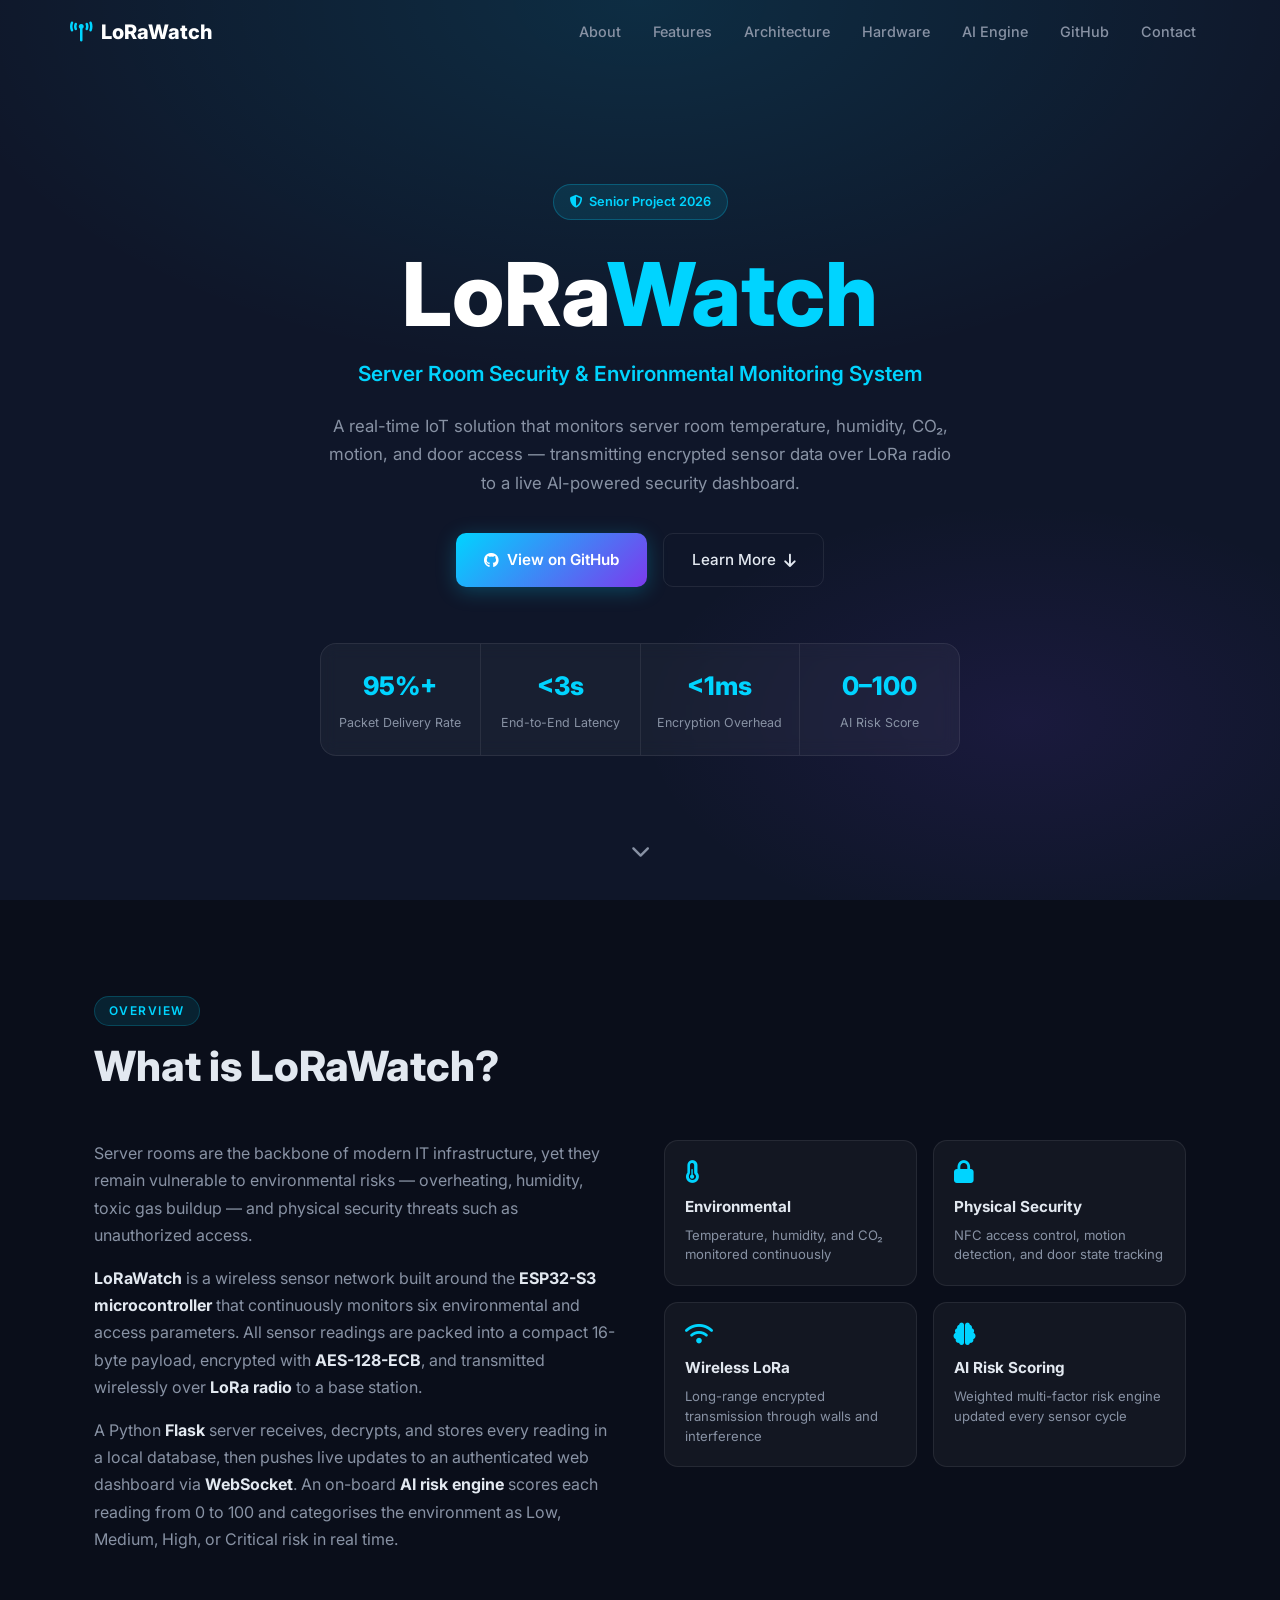
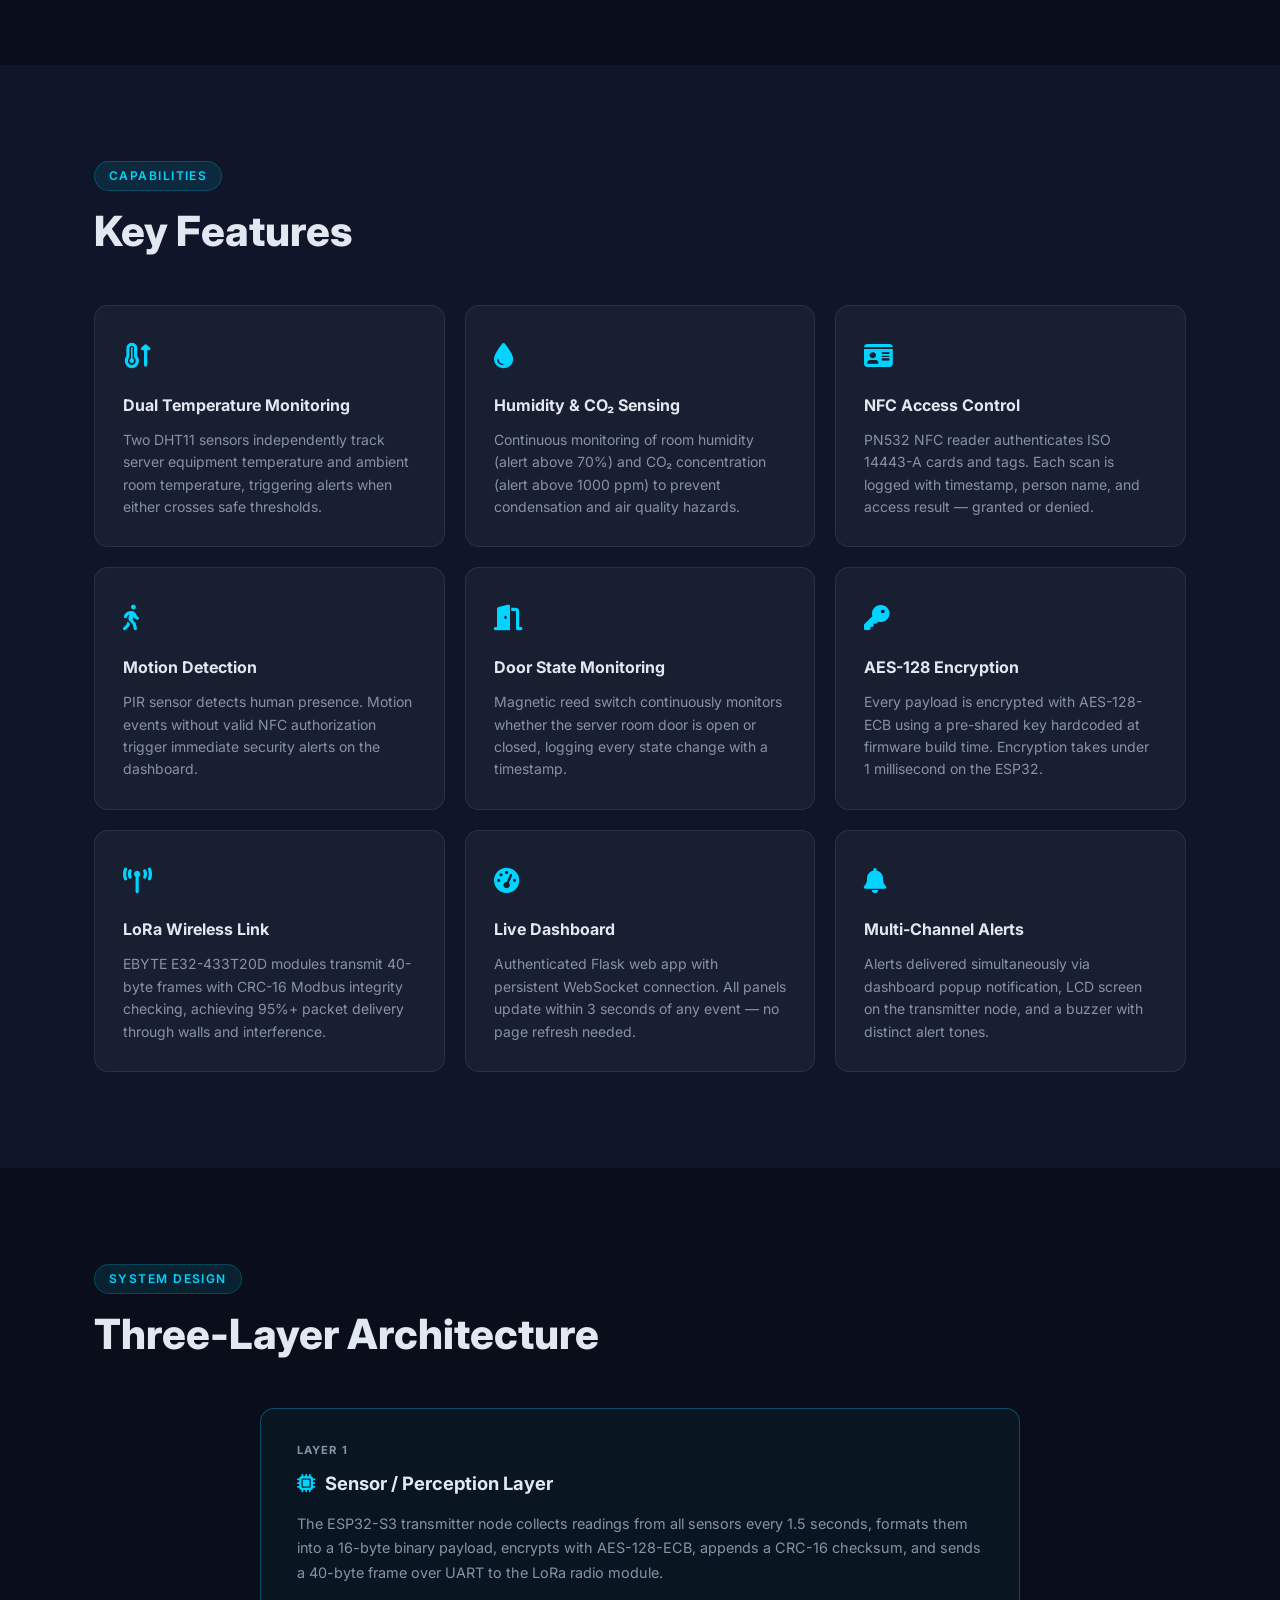
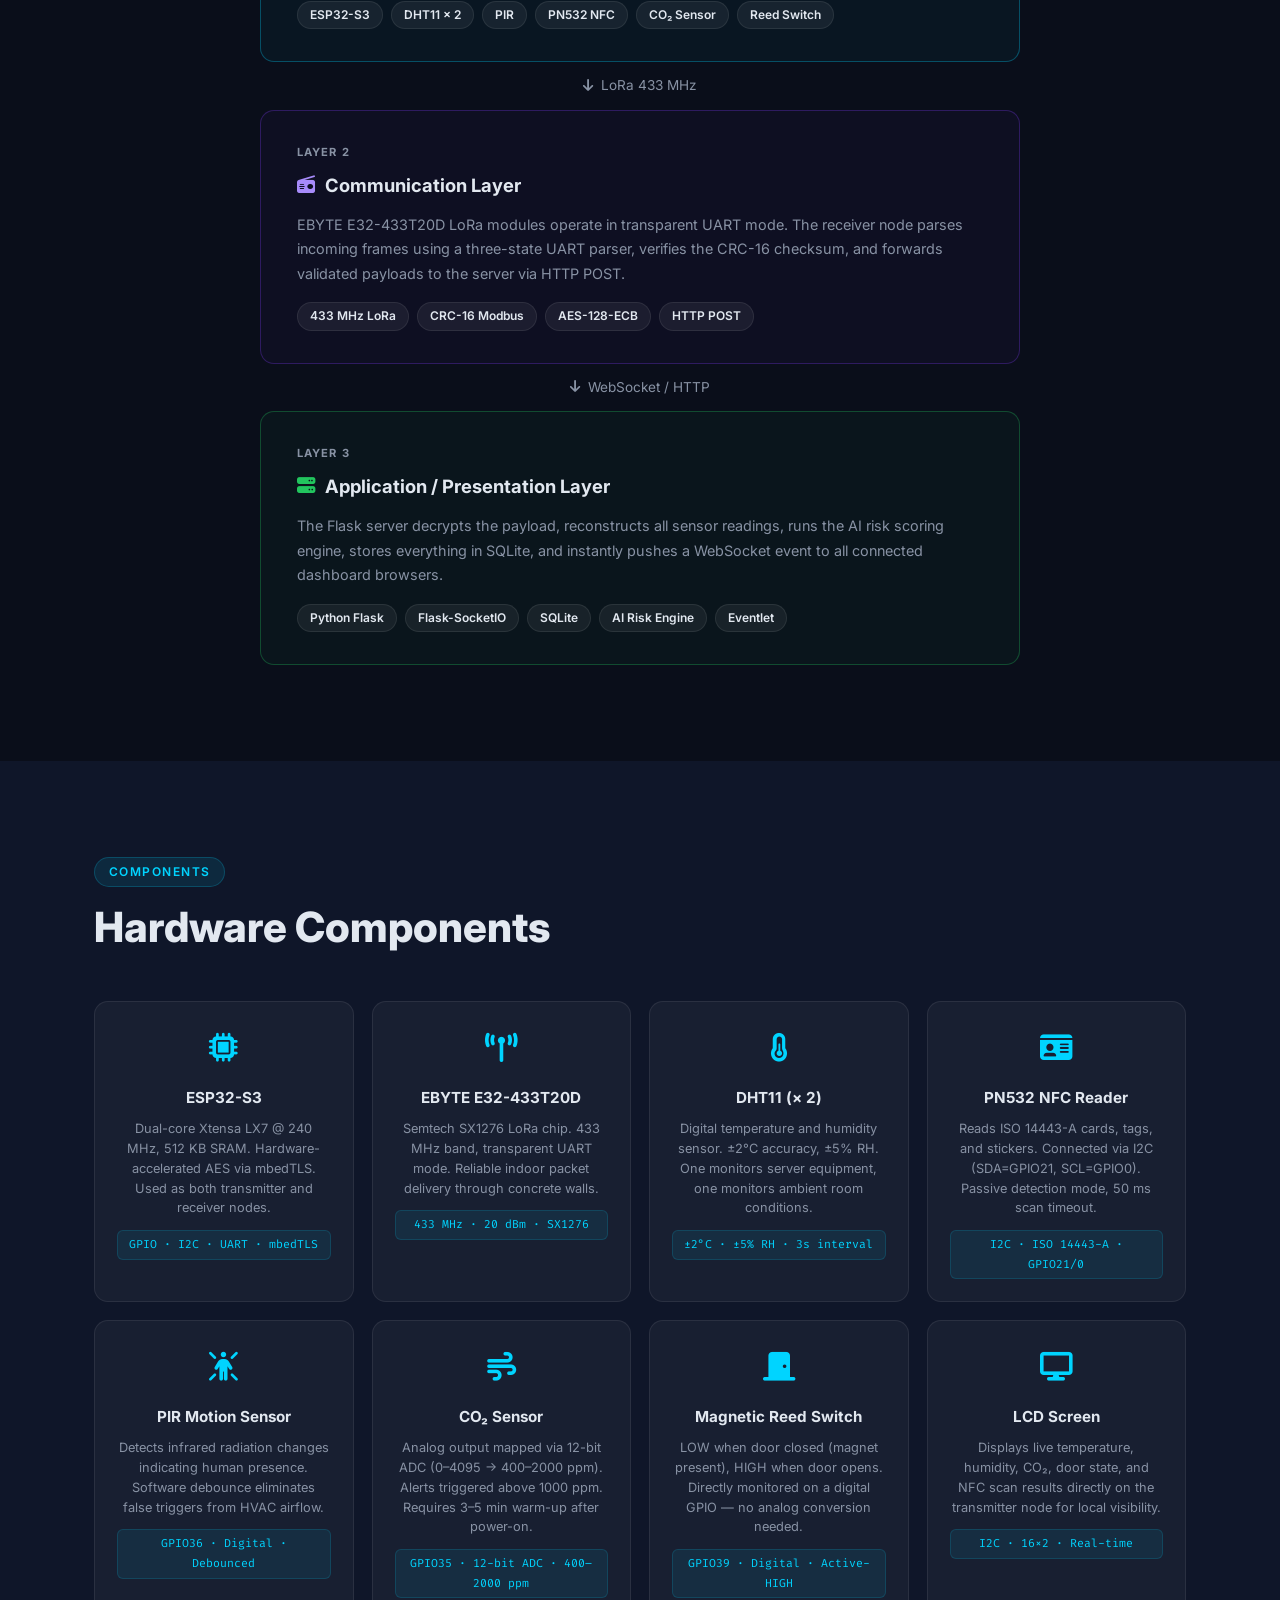
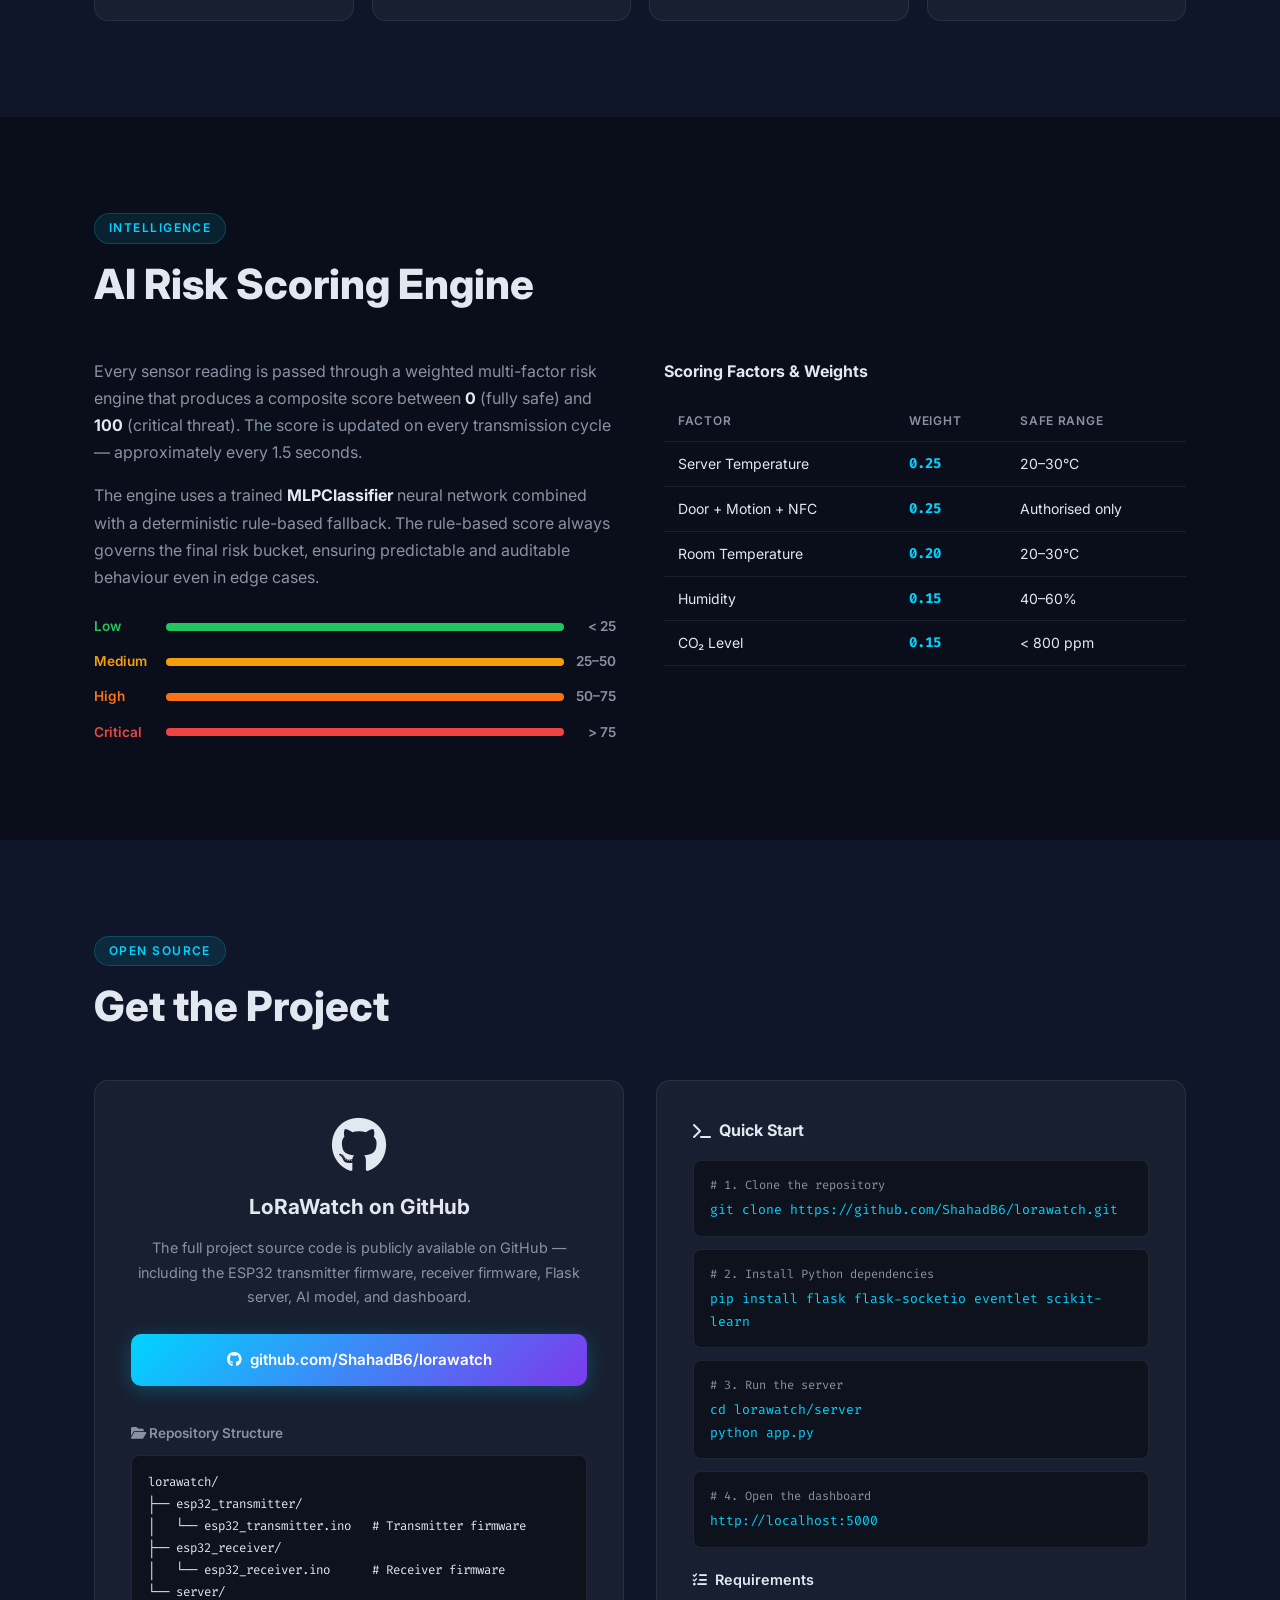
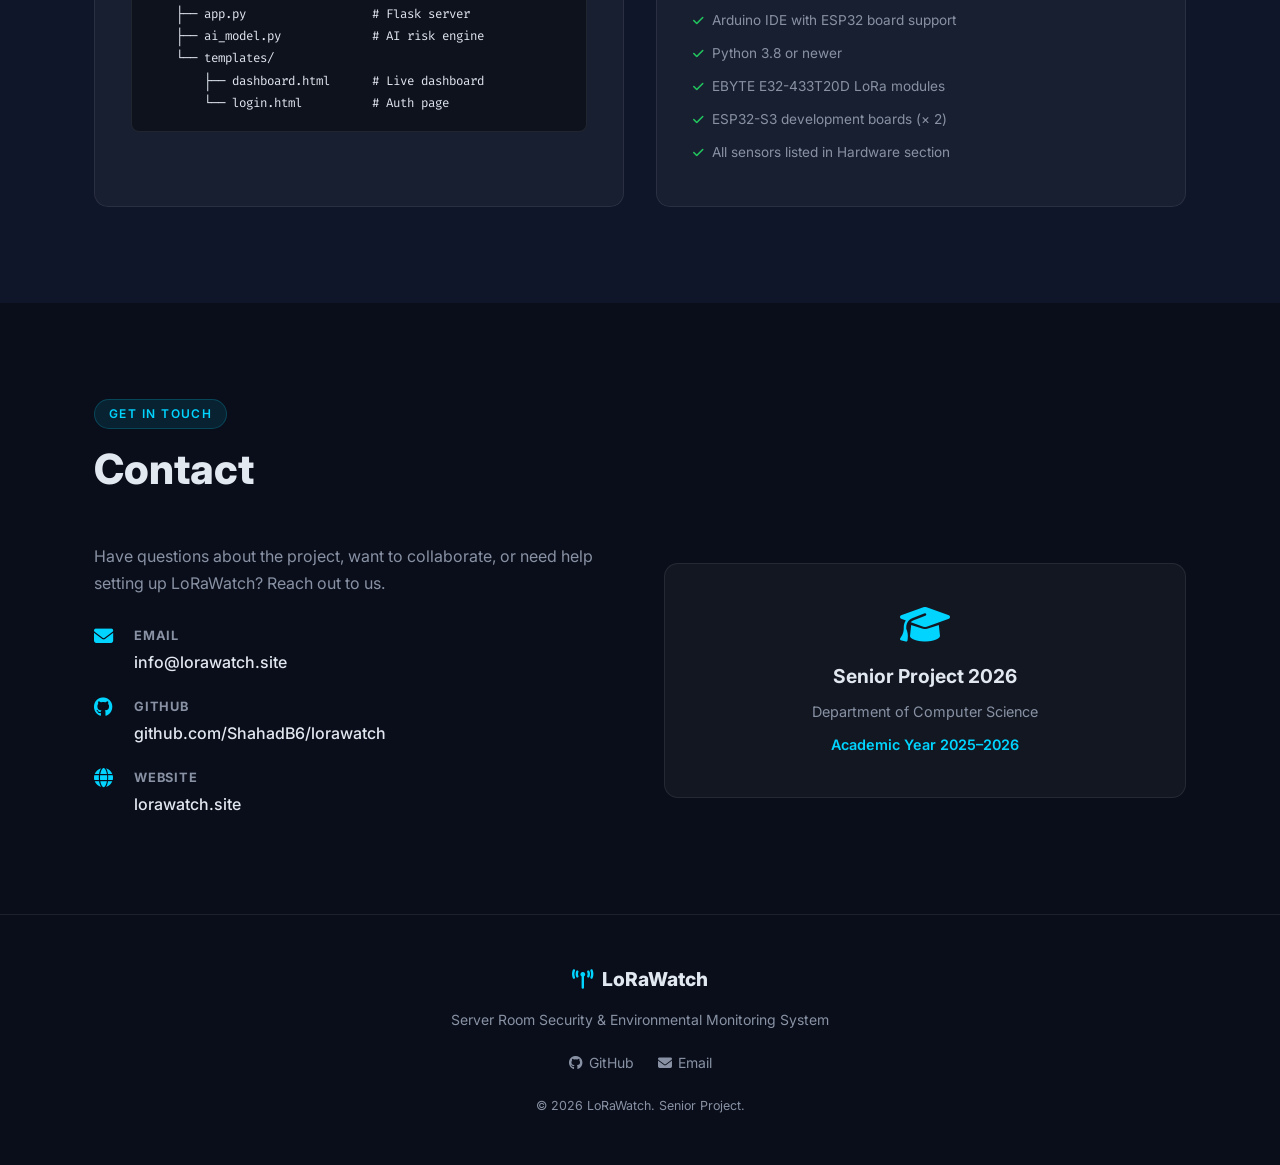
==== index.html @ 9251a9b3 "Initial website and project code" ====
<!DOCTYPE html>
<html lang="en">
<head>
  <meta charset="UTF-8" />
  <meta name="viewport" content="width=device-width, initial-scale=1.0" />
  <title>LoRaWatch — Server Room Monitoring System</title>
  <link rel="stylesheet" href="style.css" />
  <link rel="stylesheet" href="https://cdnjs.cloudflare.com/ajax/libs/font-awesome/6.5.0/css/all.min.css" />
  <link href="https://fonts.googleapis.com/css2?family=Inter:wght@300;400;500;600;700;800&family=Fira+Code:wght@400;500&display=swap" rel="stylesheet" />
</head>
<body>

  <!-- ── NAV ── -->
  <nav id="navbar">
    <div class="nav-inner">
      <a class="logo" href="#hero">
        <i class="fa-solid fa-tower-broadcast"></i> LoRaWatch
      </a>
      <ul class="nav-links">
        <li><a href="#about">About</a></li>
        <li><a href="#features">Features</a></li>
        <li><a href="#architecture">Architecture</a></li>
        <li><a href="#hardware">Hardware</a></li>
        <li><a href="#ai">AI Engine</a></li>
        <li><a href="#github">GitHub</a></li>
        <li><a href="#contact">Contact</a></li>
      </ul>
      <button class="hamburger" id="hamburger" aria-label="Menu">
        <span></span><span></span><span></span>
      </button>
    </div>
  </nav>

  <!-- ── HERO ── -->
  <section id="hero">
    <div class="hero-bg"></div>
    <div class="hero-content">
      <div class="badge"><i class="fa-solid fa-shield-halved"></i> Senior Project 2026</div>
      <h1>LoRa<span class="accent">Watch</span></h1>
      <p class="hero-sub">Server Room Security &amp; Environmental Monitoring System</p>
      <p class="hero-desc">
        A real-time IoT solution that monitors server room temperature, humidity, CO₂,
        motion, and door access — transmitting encrypted sensor data over LoRa radio
        to a live AI-powered security dashboard.
      </p>
      <div class="hero-btns">
        <a href="#github" class="btn-primary"><i class="fa-brands fa-github"></i> View on GitHub</a>
        <a href="#about" class="btn-outline">Learn More <i class="fa-solid fa-arrow-down"></i></a>
      </div>
      <div class="hero-stats">
        <div class="stat"><span>95%+</span><small>Packet Delivery Rate</small></div>
        <div class="stat"><span>&lt;3s</span><small>End-to-End Latency</small></div>
        <div class="stat"><span>&lt;1ms</span><small>Encryption Overhead</small></div>
        <div class="stat"><span>0–100</span><small>AI Risk Score</small></div>
      </div>
    </div>
    <div class="scroll-hint"><i class="fa-solid fa-chevron-down"></i></div>
  </section>

  <!-- ── ABOUT ── -->
  <section id="about">
    <div class="container">
      <div class="section-label">Overview</div>
      <h2>What is LoRaWatch?</h2>
      <div class="about-grid">
        <div class="about-text">
          <p>
            Server rooms are the backbone of modern IT infrastructure, yet they remain
            vulnerable to environmental risks — overheating, humidity, toxic gas buildup —
            and physical security threats such as unauthorized access.
          </p>
          <p>
            <strong>LoRaWatch</strong> is a wireless sensor network built around the
            <strong>ESP32-S3 microcontroller</strong> that continuously monitors six
            environmental and access parameters. All sensor readings are packed into a
            compact 16-byte payload, encrypted with <strong>AES-128-ECB</strong>, and
            transmitted wirelessly over <strong>LoRa radio</strong> to a base station.
          </p>
          <p>
            A Python <strong>Flask</strong> server receives, decrypts, and stores every
            reading in a local database, then pushes live updates to an authenticated
            web dashboard via <strong>WebSocket</strong>. An on-board
            <strong>AI risk engine</strong> scores each reading from 0 to 100 and
            categorises the environment as Low, Medium, High, or Critical risk in
            real time.
          </p>
        </div>
        <div class="about-cards">
          <div class="mini-card">
            <i class="fa-solid fa-thermometer-half"></i>
            <h4>Environmental</h4>
            <p>Temperature, humidity, and CO₂ monitored continuously</p>
          </div>
          <div class="mini-card">
            <i class="fa-solid fa-lock"></i>
            <h4>Physical Security</h4>
            <p>NFC access control, motion detection, and door state tracking</p>
          </div>
          <div class="mini-card">
            <i class="fa-solid fa-wifi"></i>
            <h4>Wireless LoRa</h4>
            <p>Long-range encrypted transmission through walls and interference</p>
          </div>
          <div class="mini-card">
            <i class="fa-solid fa-brain"></i>
            <h4>AI Risk Scoring</h4>
            <p>Weighted multi-factor risk engine updated every sensor cycle</p>
          </div>
        </div>
      </div>
    </div>
  </section>

  <!-- ── FEATURES ── -->
  <section id="features">
    <div class="container">
      <div class="section-label">Capabilities</div>
      <h2>Key Features</h2>
      <div class="features-grid">
        <div class="feature-card">
          <div class="ficon"><i class="fa-solid fa-temperature-arrow-up"></i></div>
          <h3>Dual Temperature Monitoring</h3>
          <p>Two DHT11 sensors independently track server equipment temperature and ambient room temperature, triggering alerts when either crosses safe thresholds.</p>
        </div>
        <div class="feature-card">
          <div class="ficon"><i class="fa-solid fa-droplet"></i></div>
          <h3>Humidity &amp; CO₂ Sensing</h3>
          <p>Continuous monitoring of room humidity (alert above 70%) and CO₂ concentration (alert above 1000 ppm) to prevent condensation and air quality hazards.</p>
        </div>
        <div class="feature-card">
          <div class="ficon"><i class="fa-solid fa-id-card"></i></div>
          <h3>NFC Access Control</h3>
          <p>PN532 NFC reader authenticates ISO 14443-A cards and tags. Each scan is logged with timestamp, person name, and access result — granted or denied.</p>
        </div>
        <div class="feature-card">
          <div class="ficon"><i class="fa-solid fa-person-walking"></i></div>
          <h3>Motion Detection</h3>
          <p>PIR sensor detects human presence. Motion events without valid NFC authorization trigger immediate security alerts on the dashboard.</p>
        </div>
        <div class="feature-card">
          <div class="ficon"><i class="fa-solid fa-door-open"></i></div>
          <h3>Door State Monitoring</h3>
          <p>Magnetic reed switch continuously monitors whether the server room door is open or closed, logging every state change with a timestamp.</p>
        </div>
        <div class="feature-card">
          <div class="ficon"><i class="fa-solid fa-key"></i></div>
          <h3>AES-128 Encryption</h3>
          <p>Every payload is encrypted with AES-128-ECB using a pre-shared key hardcoded at firmware build time. Encryption takes under 1 millisecond on the ESP32.</p>
        </div>
        <div class="feature-card">
          <div class="ficon"><i class="fa-solid fa-tower-broadcast"></i></div>
          <h3>LoRa Wireless Link</h3>
          <p>EBYTE E32-433T20D modules transmit 40-byte frames with CRC-16 Modbus integrity checking, achieving 95%+ packet delivery through walls and interference.</p>
        </div>
        <div class="feature-card">
          <div class="ficon"><i class="fa-solid fa-gauge-high"></i></div>
          <h3>Live Dashboard</h3>
          <p>Authenticated Flask web app with persistent WebSocket connection. All panels update within 3 seconds of any event — no page refresh needed.</p>
        </div>
        <div class="feature-card">
          <div class="ficon"><i class="fa-solid fa-bell"></i></div>
          <h3>Multi-Channel Alerts</h3>
          <p>Alerts delivered simultaneously via dashboard popup notification, LCD screen on the transmitter node, and a buzzer with distinct alert tones.</p>
        </div>
      </div>
    </div>
  </section>

  <!-- ── ARCHITECTURE ── -->
  <section id="architecture">
    <div class="container">
      <div class="section-label">System Design</div>
      <h2>Three-Layer Architecture</h2>
      <div class="arch-wrapper">
        <div class="arch-layer layer1">
          <div class="layer-num">Layer 1</div>
          <h3><i class="fa-solid fa-microchip"></i> Sensor / Perception Layer</h3>
          <p>The ESP32-S3 transmitter node collects readings from all sensors every 1.5 seconds, formats them into a 16-byte binary payload, encrypts with AES-128-ECB, appends a CRC-16 checksum, and sends a 40-byte frame over UART to the LoRa radio module.</p>
          <div class="layer-tags">
            <span>ESP32-S3</span><span>DHT11 × 2</span><span>PIR</span>
            <span>PN532 NFC</span><span>CO₂ Sensor</span><span>Reed Switch</span>
          </div>
        </div>
        <div class="arch-arrow"><i class="fa-solid fa-arrow-down"></i> LoRa 433 MHz</div>
        <div class="arch-layer layer2">
          <div class="layer-num">Layer 2</div>
          <h3><i class="fa-solid fa-radio"></i> Communication Layer</h3>
          <p>EBYTE E32-433T20D LoRa modules operate in transparent UART mode. The receiver node parses incoming frames using a three-state UART parser, verifies the CRC-16 checksum, and forwards validated payloads to the server via HTTP POST.</p>
          <div class="layer-tags">
            <span>433 MHz LoRa</span><span>CRC-16 Modbus</span>
            <span>AES-128-ECB</span><span>HTTP POST</span>
          </div>
        </div>
        <div class="arch-arrow"><i class="fa-solid fa-arrow-down"></i> WebSocket / HTTP</div>
        <div class="arch-layer layer3">
          <div class="layer-num">Layer 3</div>
          <h3><i class="fa-solid fa-server"></i> Application / Presentation Layer</h3>
          <p>The Flask server decrypts the payload, reconstructs all sensor readings, runs the AI risk scoring engine, stores everything in SQLite, and instantly pushes a WebSocket event to all connected dashboard browsers.</p>
          <div class="layer-tags">
            <span>Python Flask</span><span>Flask-SocketIO</span><span>SQLite</span>
            <span>AI Risk Engine</span><span>Eventlet</span>
          </div>
        </div>
      </div>
    </div>
  </section>

  <!-- ── HARDWARE ── -->
  <section id="hardware">
    <div class="container">
      <div class="section-label">Components</div>
      <h2>Hardware Components</h2>
      <div class="hw-grid">
        <div class="hw-card">
          <div class="hw-icon"><i class="fa-solid fa-microchip"></i></div>
          <h3>ESP32-S3</h3>
          <p>Dual-core Xtensa LX7 @ 240 MHz, 512 KB SRAM. Hardware-accelerated AES via mbedTLS. Used as both transmitter and receiver nodes.</p>
          <div class="hw-spec">GPIO · I2C · UART · mbedTLS</div>
        </div>
        <div class="hw-card">
          <div class="hw-icon"><i class="fa-solid fa-tower-broadcast"></i></div>
          <h3>EBYTE E32-433T20D</h3>
          <p>Semtech SX1276 LoRa chip. 433 MHz band, transparent UART mode. Reliable indoor packet delivery through concrete walls.</p>
          <div class="hw-spec">433 MHz · 20 dBm · SX1276</div>
        </div>
        <div class="hw-card">
          <div class="hw-icon"><i class="fa-solid fa-temperature-half"></i></div>
          <h3>DHT11 (× 2)</h3>
          <p>Digital temperature and humidity sensor. ±2°C accuracy, ±5% RH. One monitors server equipment, one monitors ambient room conditions.</p>
          <div class="hw-spec">±2°C · ±5% RH · 3s interval</div>
        </div>
        <div class="hw-card">
          <div class="hw-icon"><i class="fa-solid fa-id-card"></i></div>
          <h3>PN532 NFC Reader</h3>
          <p>Reads ISO 14443-A cards, tags, and stickers. Connected via I2C (SDA=GPIO21, SCL=GPIO0). Passive detection mode, 50 ms scan timeout.</p>
          <div class="hw-spec">I2C · ISO 14443-A · GPIO21/0</div>
        </div>
        <div class="hw-card">
          <div class="hw-icon"><i class="fa-solid fa-person-rays"></i></div>
          <h3>PIR Motion Sensor</h3>
          <p>Detects infrared radiation changes indicating human presence. Software debounce eliminates false triggers from HVAC airflow.</p>
          <div class="hw-spec">GPIO36 · Digital · Debounced</div>
        </div>
        <div class="hw-card">
          <div class="hw-icon"><i class="fa-solid fa-wind"></i></div>
          <h3>CO₂ Sensor</h3>
          <p>Analog output mapped via 12-bit ADC (0–4095 → 400–2000 ppm). Alerts triggered above 1000 ppm. Requires 3–5 min warm-up after power-on.</p>
          <div class="hw-spec">GPIO35 · 12-bit ADC · 400–2000 ppm</div>
        </div>
        <div class="hw-card">
          <div class="hw-icon"><i class="fa-solid fa-door-closed"></i></div>
          <h3>Magnetic Reed Switch</h3>
          <p>LOW when door closed (magnet present), HIGH when door opens. Directly monitored on a digital GPIO — no analog conversion needed.</p>
          <div class="hw-spec">GPIO39 · Digital · Active-HIGH</div>
        </div>
        <div class="hw-card">
          <div class="hw-icon"><i class="fa-solid fa-display"></i></div>
          <h3>LCD Screen</h3>
          <p>Displays live temperature, humidity, CO₂, door state, and NFC scan results directly on the transmitter node for local visibility.</p>
          <div class="hw-spec">I2C · 16×2 · Real-time</div>
        </div>
      </div>
    </div>
  </section>

  <!-- ── AI ENGINE ── -->
  <section id="ai">
    <div class="container">
      <div class="section-label">Intelligence</div>
      <h2>AI Risk Scoring Engine</h2>
      <div class="ai-wrapper">
        <div class="ai-text">
          <p>
            Every sensor reading is passed through a weighted multi-factor risk engine
            that produces a composite score between <strong>0</strong> (fully safe) and
            <strong>100</strong> (critical threat). The score is updated on every
            transmission cycle — approximately every 1.5 seconds.
          </p>
          <p>
            The engine uses a trained <strong>MLPClassifier</strong> neural network
            combined with a deterministic rule-based fallback. The rule-based score
            always governs the final risk bucket, ensuring predictable and auditable
            behaviour even in edge cases.
          </p>
          <div class="risk-levels">
            <div class="risk-bar low"><span>Low</span><div class="bar"></div><span>&lt; 25</span></div>
            <div class="risk-bar medium"><span>Medium</span><div class="bar"></div><span>25–50</span></div>
            <div class="risk-bar high"><span>High</span><div class="bar"></div><span>50–75</span></div>
            <div class="risk-bar critical"><span>Critical</span><div class="bar"></div><span>&gt; 75</span></div>
          </div>
        </div>
        <div class="ai-factors">
          <h4>Scoring Factors &amp; Weights</h4>
          <table class="factor-table">
            <thead>
              <tr><th>Factor</th><th>Weight</th><th>Safe Range</th></tr>
            </thead>
            <tbody>
              <tr><td>Server Temperature</td><td>0.25</td><td>20–30°C</td></tr>
              <tr><td>Door + Motion + NFC</td><td>0.25</td><td>Authorised only</td></tr>
              <tr><td>Room Temperature</td><td>0.20</td><td>20–30°C</td></tr>
              <tr><td>Humidity</td><td>0.15</td><td>40–60%</td></tr>
              <tr><td>CO₂ Level</td><td>0.15</td><td>&lt; 800 ppm</td></tr>
            </tbody>
          </table>
        </div>
      </div>
    </div>
  </section>

  <!-- ── GITHUB ── -->
  <section id="github">
    <div class="container">
      <div class="section-label">Open Source</div>
      <h2>Get the Project</h2>
      <div class="github-wrapper">
        <div class="github-card">
          <i class="fa-brands fa-github github-big-icon"></i>
          <h3>LoRaWatch on GitHub</h3>
          <p>The full project source code is publicly available on GitHub — including the ESP32 transmitter firmware, receiver firmware, Flask server, AI model, and dashboard.</p>
          <a href="https://github.com/ShahadB6/lorawatch" target="_blank" class="btn-primary github-btn">
            <i class="fa-brands fa-github"></i> github.com/ShahadB6/lorawatch
          </a>
          <div class="repo-structure">
            <h4><i class="fa-solid fa-folder-open"></i> Repository Structure</h4>
            <pre><code>lorawatch/
├── esp32_transmitter/
│   └── esp32_transmitter.ino   # Transmitter firmware
├── esp32_receiver/
│   └── esp32_receiver.ino      # Receiver firmware
└── server/
    ├── app.py                  # Flask server
    ├── ai_model.py             # AI risk engine
    └── templates/
        ├── dashboard.html      # Live dashboard
        └── login.html          # Auth page</code></pre>
          </div>
        </div>
        <div class="clone-card">
          <h4><i class="fa-solid fa-terminal"></i> Quick Start</h4>
          <div class="code-block">
            <p class="code-comment"># 1. Clone the repository</p>
            <code>git clone https://github.com/ShahadB6/lorawatch.git</code>
          </div>
          <div class="code-block">
            <p class="code-comment"># 2. Install Python dependencies</p>
            <code>pip install flask flask-socketio eventlet scikit-learn</code>
          </div>
          <div class="code-block">
            <p class="code-comment"># 3. Run the server</p>
            <code>cd lorawatch/server<br/>python app.py</code>
          </div>
          <div class="code-block">
            <p class="code-comment"># 4. Open the dashboard</p>
            <code>http://localhost:5000</code>
          </div>
          <div class="requirements">
            <h4><i class="fa-solid fa-list-check"></i> Requirements</h4>
            <ul>
              <li><i class="fa-solid fa-check"></i> Arduino IDE with ESP32 board support</li>
              <li><i class="fa-solid fa-check"></i> Python 3.8 or newer</li>
              <li><i class="fa-solid fa-check"></i> EBYTE E32-433T20D LoRa modules</li>
              <li><i class="fa-solid fa-check"></i> ESP32-S3 development boards (× 2)</li>
              <li><i class="fa-solid fa-check"></i> All sensors listed in Hardware section</li>
            </ul>
          </div>
        </div>
      </div>
    </div>
  </section>

  <!-- ── CONTACT ── -->
  <section id="contact">
    <div class="container">
      <div class="section-label">Get in Touch</div>
      <h2>Contact</h2>
      <div class="contact-wrapper">
        <div class="contact-info">
          <p>Have questions about the project, want to collaborate, or need help setting up LoRaWatch? Reach out to us.</p>
          <div class="contact-items">
            <div class="contact-item">
              <i class="fa-solid fa-envelope"></i>
              <div>
                <strong>Email</strong>
                <a href="mailto:info@lorawatch.site">info@lorawatch.site</a>
              </div>
            </div>
            <div class="contact-item">
              <i class="fa-brands fa-github"></i>
              <div>
                <strong>GitHub</strong>
                <a href="https://github.com/ShahadB6/lorawatch" target="_blank">github.com/ShahadB6/lorawatch</a>
              </div>
            </div>
            <div class="contact-item">
              <i class="fa-solid fa-globe"></i>
              <div>
                <strong>Website</strong>
                <a href="https://lorawatch.site">lorawatch.site</a>
              </div>
            </div>
          </div>
        </div>
        <div class="contact-badge">
          <i class="fa-solid fa-graduation-cap"></i>
          <h3>Senior Project 2026</h3>
          <p>Department of Computer Science</p>
          <p class="contact-year">Academic Year 2025–2026</p>
        </div>
      </div>
    </div>
  </section>

  <!-- ── FOOTER ── -->
  <footer>
    <div class="container footer-inner">
      <div class="footer-logo">
        <i class="fa-solid fa-tower-broadcast"></i> LoRaWatch
      </div>
      <p>Server Room Security &amp; Environmental Monitoring System</p>
      <div class="footer-links">
        <a href="https://github.com/ShahadB6/lorawatch" target="_blank"><i class="fa-brands fa-github"></i> GitHub</a>
        <a href="mailto:info@lorawatch.site"><i class="fa-solid fa-envelope"></i> Email</a>
      </div>
      <p class="footer-copy">&copy; 2026 LoRaWatch. Senior Project.</p>
    </div>
  </footer>

  <script>
    // Navbar scroll effect
    window.addEventListener('scroll', () => {
      document.getElementById('navbar').classList.toggle('scrolled', window.scrollY > 50);
    });

    // Hamburger menu
    document.getElementById('hamburger').addEventListener('click', () => {
      document.querySelector('.nav-links').classList.toggle('open');
    });

    // Close menu on link click
    document.querySelectorAll('.nav-links a').forEach(link => {
      link.addEventListener('click', () => {
        document.querySelector('.nav-links').classList.remove('open');
      });
    });

    // Smooth reveal on scroll
    const observer = new IntersectionObserver((entries) => {
      entries.forEach(e => { if (e.isIntersecting) e.target.classList.add('visible'); });
    }, { threshold: 0.1 });

    document.querySelectorAll('section, .feature-card, .hw-card, .mini-card, .arch-layer').forEach(el => {
      el.classList.add('fade-in');
      observer.observe(el);
    });
  </script>
</body>
</html>
---- style.css ----
/* ── Reset & Base ── */
*, *::before, *::after { box-sizing: border-box; margin: 0; padding: 0; }

:root {
  --bg:        #0a0e1a;
  --bg2:       #0f1629;
  --bg3:       #141d35;
  --accent:    #00d4ff;
  --accent2:   #7c3aed;
  --green:     #22c55e;
  --yellow:    #f59e0b;
  --red:       #ef4444;
  --text:      #e2e8f0;
  --muted:     #8892a4;
  --border:    rgba(255,255,255,0.08);
  --card-bg:   rgba(255,255,255,0.04);
  --radius:    14px;
  --shadow:    0 4px 32px rgba(0,0,0,0.4);
}

html { scroll-behavior: smooth; }

body {
  font-family: 'Inter', sans-serif;
  background: var(--bg);
  color: var(--text);
  line-height: 1.7;
  overflow-x: hidden;
}

a { color: var(--accent); text-decoration: none; transition: opacity .2s; }
a:hover { opacity: .8; }

img { max-width: 100%; }

.container { max-width: 1140px; margin: 0 auto; padding: 0 24px; }

/* ── Scroll animations ── */
.fade-in { opacity: 0; transform: translateY(28px); transition: opacity .6s ease, transform .6s ease; }
.fade-in.visible { opacity: 1; transform: none; }

/* ── Section shared ── */
section { padding: 96px 0; }
section:nth-child(even) { background: var(--bg2); }

.section-label {
  display: inline-block;
  font-size: .75rem;
  font-weight: 600;
  letter-spacing: .12em;
  text-transform: uppercase;
  color: var(--accent);
  background: rgba(0,212,255,.1);
  border: 1px solid rgba(0,212,255,.2);
  padding: 4px 14px;
  border-radius: 99px;
  margin-bottom: 16px;
}

h2 {
  font-size: clamp(1.8rem, 4vw, 2.6rem);
  font-weight: 800;
  margin-bottom: 48px;
  line-height: 1.2;
}

/* ── Buttons ── */
.btn-primary {
  display: inline-flex;
  align-items: center;
  gap: 8px;
  background: linear-gradient(135deg, var(--accent), var(--accent2));
  color: #fff;
  padding: 13px 28px;
  border-radius: 10px;
  font-weight: 600;
  font-size: .95rem;
  transition: transform .2s, box-shadow .2s;
  box-shadow: 0 4px 20px rgba(0,212,255,.25);
}
.btn-primary:hover { transform: translateY(-2px); box-shadow: 0 8px 28px rgba(0,212,255,.35); opacity: 1; }

.btn-outline {
  display: inline-flex;
  align-items: center;
  gap: 8px;
  color: var(--text);
  border: 1px solid var(--border);
  padding: 13px 28px;
  border-radius: 10px;
  font-weight: 500;
  font-size: .95rem;
  transition: border-color .2s, background .2s;
}
.btn-outline:hover { border-color: var(--accent); background: rgba(0,212,255,.06); opacity: 1; }

/* ── NAVBAR ── */
#navbar {
  position: fixed; top: 0; left: 0; right: 0; z-index: 100;
  transition: background .3s, box-shadow .3s;
  padding: 0 24px;
}
#navbar.scrolled {
  background: rgba(10,14,26,.92);
  backdrop-filter: blur(12px);
  box-shadow: 0 2px 24px rgba(0,0,0,.4);
}
.nav-inner {
  max-width: 1140px; margin: 0 auto;
  display: flex; align-items: center; justify-content: space-between;
  height: 64px;
}
.logo {
  font-size: 1.25rem; font-weight: 800;
  color: #fff; display: flex; align-items: center; gap: 8px;
}
.logo i { color: var(--accent); }
.nav-links { list-style: none; display: flex; gap: 4px; }
.nav-links a {
  color: var(--muted);
  padding: 6px 14px; border-radius: 8px;
  font-size: .9rem; font-weight: 500;
  transition: color .2s, background .2s;
}
.nav-links a:hover { color: #fff; background: rgba(255,255,255,.06); }

.hamburger {
  display: none; flex-direction: column; gap: 5px;
  background: none; border: none; cursor: pointer; padding: 4px;
}
.hamburger span { display: block; width: 22px; height: 2px; background: var(--text); border-radius: 2px; transition: .3s; }

/* ── HERO ── */
#hero {
  min-height: 100vh;
  display: flex; align-items: center; justify-content: center;
  text-align: center;
  position: relative;
  padding: 120px 24px 80px;
}
.hero-bg {
  position: absolute; inset: 0;
  background:
    radial-gradient(ellipse 80% 60% at 50% 0%, rgba(0,212,255,.12) 0%, transparent 70%),
    radial-gradient(ellipse 50% 40% at 80% 80%, rgba(124,58,237,.1) 0%, transparent 60%);
  pointer-events: none;
}
.hero-content { position: relative; max-width: 800px; }

.badge {
  display: inline-flex; align-items: center; gap: 6px;
  font-size: .8rem; font-weight: 600;
  color: var(--accent);
  background: rgba(0,212,255,.1);
  border: 1px solid rgba(0,212,255,.25);
  padding: 6px 16px; border-radius: 99px;
  margin-bottom: 28px;
}
h1 {
  font-size: clamp(3rem, 8vw, 5.5rem);
  font-weight: 800; line-height: 1.05;
  color: #fff;
  margin-bottom: 16px;
}
.accent { color: var(--accent); }

.hero-sub {
  font-size: clamp(1rem, 2.5vw, 1.3rem);
  color: var(--accent);
  font-weight: 600;
  margin-bottom: 20px;
}
.hero-desc {
  font-size: 1.05rem; color: var(--muted);
  max-width: 640px; margin: 0 auto 36px;
}
.hero-btns { display: flex; gap: 16px; justify-content: center; flex-wrap: wrap; margin-bottom: 56px; }

.hero-stats {
  display: flex; gap: 0; justify-content: center;
  border: 1px solid var(--border);
  border-radius: 16px;
  overflow: hidden;
  background: var(--card-bg);
  backdrop-filter: blur(8px);
  flex-wrap: wrap;
}
.stat {
  flex: 1; min-width: 120px;
  padding: 20px 16px;
  text-align: center;
  border-right: 1px solid var(--border);
}
.stat:last-child { border-right: none; }
.stat span { display: block; font-size: 1.6rem; font-weight: 800; color: var(--accent); }
.stat small { font-size: .78rem; color: var(--muted); }

.scroll-hint {
  position: absolute; bottom: 32px; left: 50%; transform: translateX(-50%);
  color: var(--muted); font-size: 1.2rem;
  animation: bounce 1.6s infinite;
}
@keyframes bounce { 0%,100%{transform:translateX(-50%) translateY(0)} 50%{transform:translateX(-50%) translateY(8px)} }

/* ── ABOUT ── */
.about-grid { display: grid; grid-template-columns: 1fr 1fr; gap: 48px; align-items: start; }
.about-text p { color: var(--muted); margin-bottom: 16px; }
.about-text strong { color: var(--text); }

.about-cards { display: grid; grid-template-columns: 1fr 1fr; gap: 16px; }
.mini-card {
  background: var(--card-bg);
  border: 1px solid var(--border);
  border-radius: var(--radius);
  padding: 20px;
  transition: border-color .2s;
}
.mini-card:hover { border-color: rgba(0,212,255,.3); }
.mini-card i { font-size: 1.4rem; color: var(--accent); margin-bottom: 10px; display: block; }
.mini-card h4 { font-size: .95rem; font-weight: 700; margin-bottom: 6px; }
.mini-card p { font-size: .82rem; color: var(--muted); line-height: 1.5; }

/* ── FEATURES ── */
.features-grid { display: grid; grid-template-columns: repeat(3, 1fr); gap: 20px; }
.feature-card {
  background: var(--card-bg);
  border: 1px solid var(--border);
  border-radius: var(--radius);
  padding: 28px;
  transition: border-color .3s, transform .3s;
}
.feature-card:hover { border-color: rgba(0,212,255,.3); transform: translateY(-4px); }
.ficon { font-size: 1.6rem; color: var(--accent); margin-bottom: 14px; }
.feature-card h3 { font-size: 1rem; font-weight: 700; margin-bottom: 10px; }
.feature-card p { font-size: .875rem; color: var(--muted); line-height: 1.6; }

/* ── ARCHITECTURE ── */
.arch-wrapper { display: flex; flex-direction: column; align-items: center; gap: 0; }
.arch-layer {
  width: 100%; max-width: 760px;
  border: 1px solid var(--border);
  border-radius: var(--radius);
  padding: 32px 36px;
  position: relative;
  background: var(--card-bg);
}
.layer1 { border-color: rgba(0,212,255,.3); background: rgba(0,212,255,.04); }
.layer2 { border-color: rgba(124,58,237,.3); background: rgba(124,58,237,.04); }
.layer3 { border-color: rgba(34,197,94,.3); background: rgba(34,197,94,.04); }

.layer-num {
  font-size: .7rem; font-weight: 700; text-transform: uppercase; letter-spacing: .1em;
  color: var(--muted); margin-bottom: 8px;
}
.arch-layer h3 { font-size: 1.15rem; font-weight: 700; margin-bottom: 12px; display: flex; align-items: center; gap: 10px; }
.layer1 h3 i { color: var(--accent); }
.layer2 h3 i { color: #a78bfa; }
.layer3 h3 i { color: var(--green); }
.arch-layer p { color: var(--muted); font-size: .9rem; margin-bottom: 16px; }
.layer-tags { display: flex; flex-wrap: wrap; gap: 8px; }
.layer-tags span {
  font-size: .75rem; font-weight: 600;
  background: rgba(255,255,255,.06); border: 1px solid var(--border);
  padding: 3px 12px; border-radius: 99px; color: var(--text);
}
.arch-arrow {
  padding: 12px 0;
  color: var(--muted); font-size: .85rem;
  display: flex; align-items: center; gap: 8px;
}
.arch-arrow i { animation: bounce 1.6s infinite; }

/* ── HARDWARE ── */
.hw-grid { display: grid; grid-template-columns: repeat(4, 1fr); gap: 18px; }
.hw-card {
  background: var(--card-bg);
  border: 1px solid var(--border);
  border-radius: var(--radius);
  padding: 22px;
  transition: border-color .2s, transform .2s;
  text-align: center;
}
.hw-card:hover { border-color: rgba(0,212,255,.3); transform: translateY(-3px); }
.hw-icon { font-size: 1.8rem; color: var(--accent); margin-bottom: 12px; }
.hw-card h3 { font-size: .95rem; font-weight: 700; margin-bottom: 8px; }
.hw-card p { font-size: .8rem; color: var(--muted); line-height: 1.55; margin-bottom: 12px; }
.hw-spec {
  font-family: 'Fira Code', monospace;
  font-size: .72rem; color: var(--accent);
  background: rgba(0,212,255,.08);
  border: 1px solid rgba(0,212,255,.15);
  border-radius: 6px; padding: 4px 8px;
}

/* ── AI ENGINE ── */
.ai-wrapper { display: grid; grid-template-columns: 1fr 1fr; gap: 48px; align-items: start; }
.ai-text p { color: var(--muted); margin-bottom: 16px; }
.ai-text strong { color: var(--text); }

.risk-levels { margin-top: 24px; display: flex; flex-direction: column; gap: 12px; }
.risk-bar { display: flex; align-items: center; gap: 12px; }
.risk-bar span { font-size: .85rem; font-weight: 600; min-width: 60px; }
.risk-bar span:last-child { min-width: 40px; text-align: right; color: var(--muted); }
.risk-bar .bar { flex: 1; height: 8px; border-radius: 99px; }
.low .bar   { background: var(--green); width: 25%; }
.medium .bar{ background: var(--yellow); width: 50%; }
.high .bar  { background: #f97316; width: 75%; }
.critical .bar { background: var(--red); width: 100%; }
.low span:first-child   { color: var(--green); }
.medium span:first-child{ color: var(--yellow); }
.high span:first-child  { color: #f97316; }
.critical span:first-child { color: var(--red); }

.factor-table { width: 100%; border-collapse: collapse; }
.factor-table th, .factor-table td {
  padding: 10px 14px;
  text-align: left;
  border-bottom: 1px solid var(--border);
  font-size: .875rem;
}
.factor-table th { color: var(--muted); font-weight: 600; font-size: .75rem; text-transform: uppercase; letter-spacing: .06em; }
.factor-table td:nth-child(2) { color: var(--accent); font-weight: 700; font-family: 'Fira Code', monospace; }
.ai-factors h4 { margin-bottom: 16px; font-size: 1rem; font-weight: 700; }

/* ── GITHUB ── */
#github { background: var(--bg2); }
.github-wrapper { display: grid; grid-template-columns: 1fr 1fr; gap: 32px; }
.github-card, .clone-card {
  background: var(--card-bg);
  border: 1px solid var(--border);
  border-radius: var(--radius);
  padding: 36px;
}
.github-card { text-align: center; }
.github-big-icon { font-size: 3.5rem; color: var(--text); margin-bottom: 16px; display: block; }
.github-card h3 { font-size: 1.3rem; font-weight: 700; margin-bottom: 12px; }
.github-card p { color: var(--muted); margin-bottom: 24px; font-size: .9rem; }
.github-btn { width: 100%; justify-content: center; margin-bottom: 28px; }

.repo-structure { text-align: left; margin-top: 8px; }
.repo-structure h4 { font-size: .85rem; font-weight: 600; margin-bottom: 10px; color: var(--muted); }
pre {
  background: rgba(0,0,0,.4);
  border: 1px solid var(--border);
  border-radius: 8px;
  padding: 16px;
  overflow-x: auto;
}
code {
  font-family: 'Fira Code', monospace;
  font-size: .78rem;
  color: var(--text);
  line-height: 1.7;
}

.clone-card h4 { font-size: 1rem; font-weight: 700; margin-bottom: 16px; display: flex; align-items: center; gap: 8px; }
.code-block {
  background: rgba(0,0,0,.4);
  border: 1px solid var(--border);
  border-radius: 8px;
  padding: 14px 16px;
  margin-bottom: 12px;
}
.code-comment { font-size: .75rem; color: var(--muted); margin-bottom: 4px; font-family: 'Fira Code', monospace; }
.code-block code {
  display: block;
  font-size: .82rem;
  color: var(--accent);
}
.requirements { margin-top: 20px; }
.requirements h4 { font-size: .9rem; font-weight: 600; margin-bottom: 12px; display: flex; align-items: center; gap: 8px; }
.requirements ul { list-style: none; }
.requirements li { font-size: .85rem; color: var(--muted); padding: 5px 0; display: flex; align-items: center; gap: 8px; }
.requirements li i { color: var(--green); font-size: .75rem; }

/* ── CONTACT ── */
.contact-wrapper { display: grid; grid-template-columns: 1fr 1fr; gap: 48px; align-items: center; }
.contact-info p { color: var(--muted); margin-bottom: 28px; }
.contact-items { display: flex; flex-direction: column; gap: 20px; }
.contact-item { display: flex; align-items: flex-start; gap: 16px; }
.contact-item i { font-size: 1.2rem; color: var(--accent); margin-top: 2px; width: 24px; }
.contact-item strong { display: block; font-size: .8rem; text-transform: uppercase; letter-spacing: .06em; color: var(--muted); margin-bottom: 2px; }
.contact-item a { color: var(--text); font-weight: 500; }

.contact-badge {
  background: var(--card-bg);
  border: 1px solid var(--border);
  border-radius: var(--radius);
  padding: 40px;
  text-align: center;
}
.contact-badge i { font-size: 2.5rem; color: var(--accent); margin-bottom: 16px; display: block; }
.contact-badge h3 { font-size: 1.2rem; font-weight: 700; margin-bottom: 8px; }
.contact-badge p { color: var(--muted); font-size: .9rem; }
.contact-year { margin-top: 8px; color: var(--accent) !important; font-weight: 600; }

/* ── FOOTER ── */
footer {
  background: var(--bg);
  border-top: 1px solid var(--border);
  padding: 48px 24px;
  text-align: center;
}
.footer-inner { display: flex; flex-direction: column; align-items: center; gap: 12px; }
.footer-logo { font-size: 1.2rem; font-weight: 800; display: flex; align-items: center; gap: 8px; }
.footer-logo i { color: var(--accent); }
footer p { color: var(--muted); font-size: .875rem; }
.footer-links { display: flex; gap: 24px; margin: 8px 0; }
.footer-links a { color: var(--muted); font-size: .875rem; display: flex; align-items: center; gap: 6px; }
.footer-links a:hover { color: var(--accent); }
.footer-copy { font-size: .78rem !important; }

/* ── RESPONSIVE ── */
@media (max-width: 900px) {
  .about-grid, .ai-wrapper, .contact-wrapper { grid-template-columns: 1fr; }
  .features-grid { grid-template-columns: repeat(2, 1fr); }
  .hw-grid { grid-template-columns: repeat(2, 1fr); }
  .github-wrapper { grid-template-columns: 1fr; }
}

@media (max-width: 700px) {
  .nav-links {
    display: none; flex-direction: column;
    position: absolute; top: 64px; left: 0; right: 0;
    background: rgba(10,14,26,.97);
    backdrop-filter: blur(12px);
    padding: 16px;
    border-bottom: 1px solid var(--border);
  }
  .nav-links.open { display: flex; }
  .hamburger { display: flex; }
  .features-grid { grid-template-columns: 1fr; }
  .hw-grid { grid-template-columns: repeat(2, 1fr); }
  .about-cards { grid-template-columns: 1fr; }
  .hero-stats { border-radius: 12px; }
  .stat { min-width: 50%; border-right: none; border-bottom: 1px solid var(--border); }
  .stat:nth-child(odd) { border-right: 1px solid var(--border); }
  .stat:nth-last-child(-n+2) { border-bottom: none; }
}

@media (max-width: 480px) {
  .hw-grid { grid-template-columns: 1fr; }
  section { padding: 64px 0; }
}
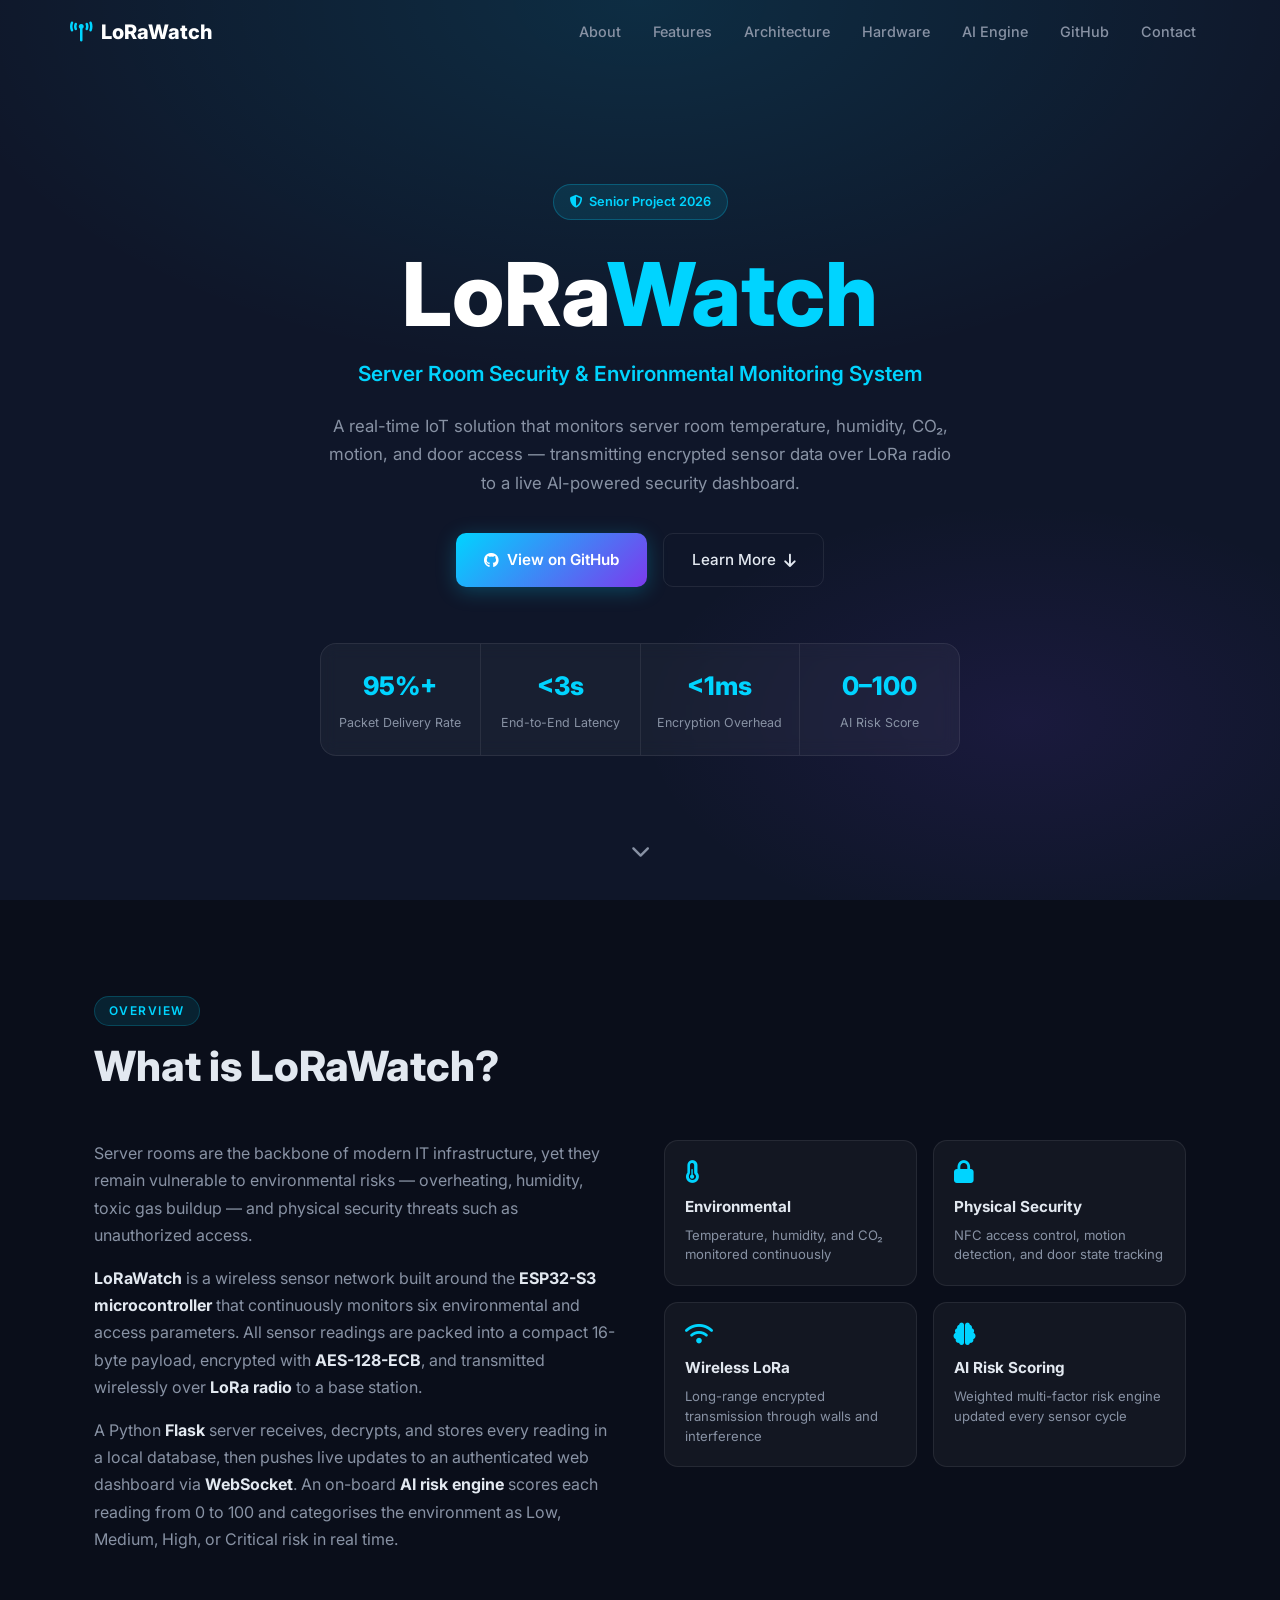
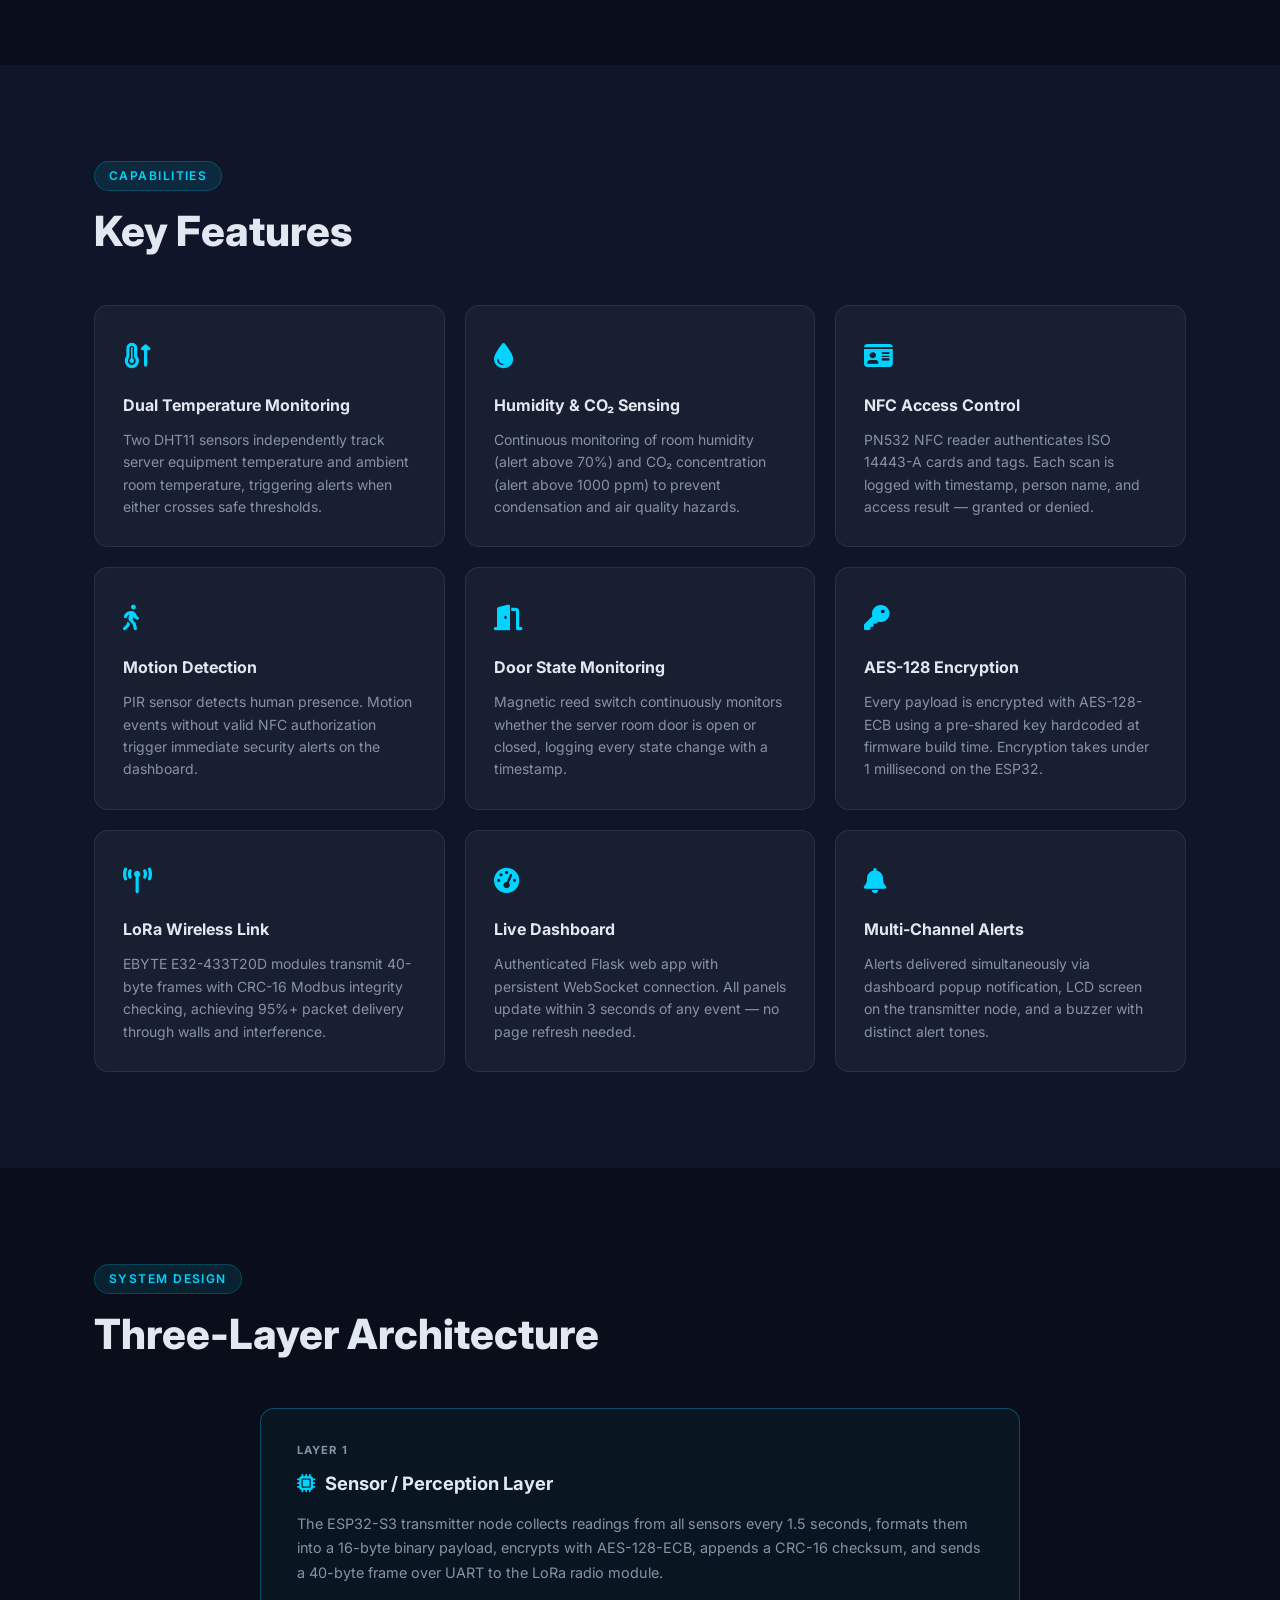
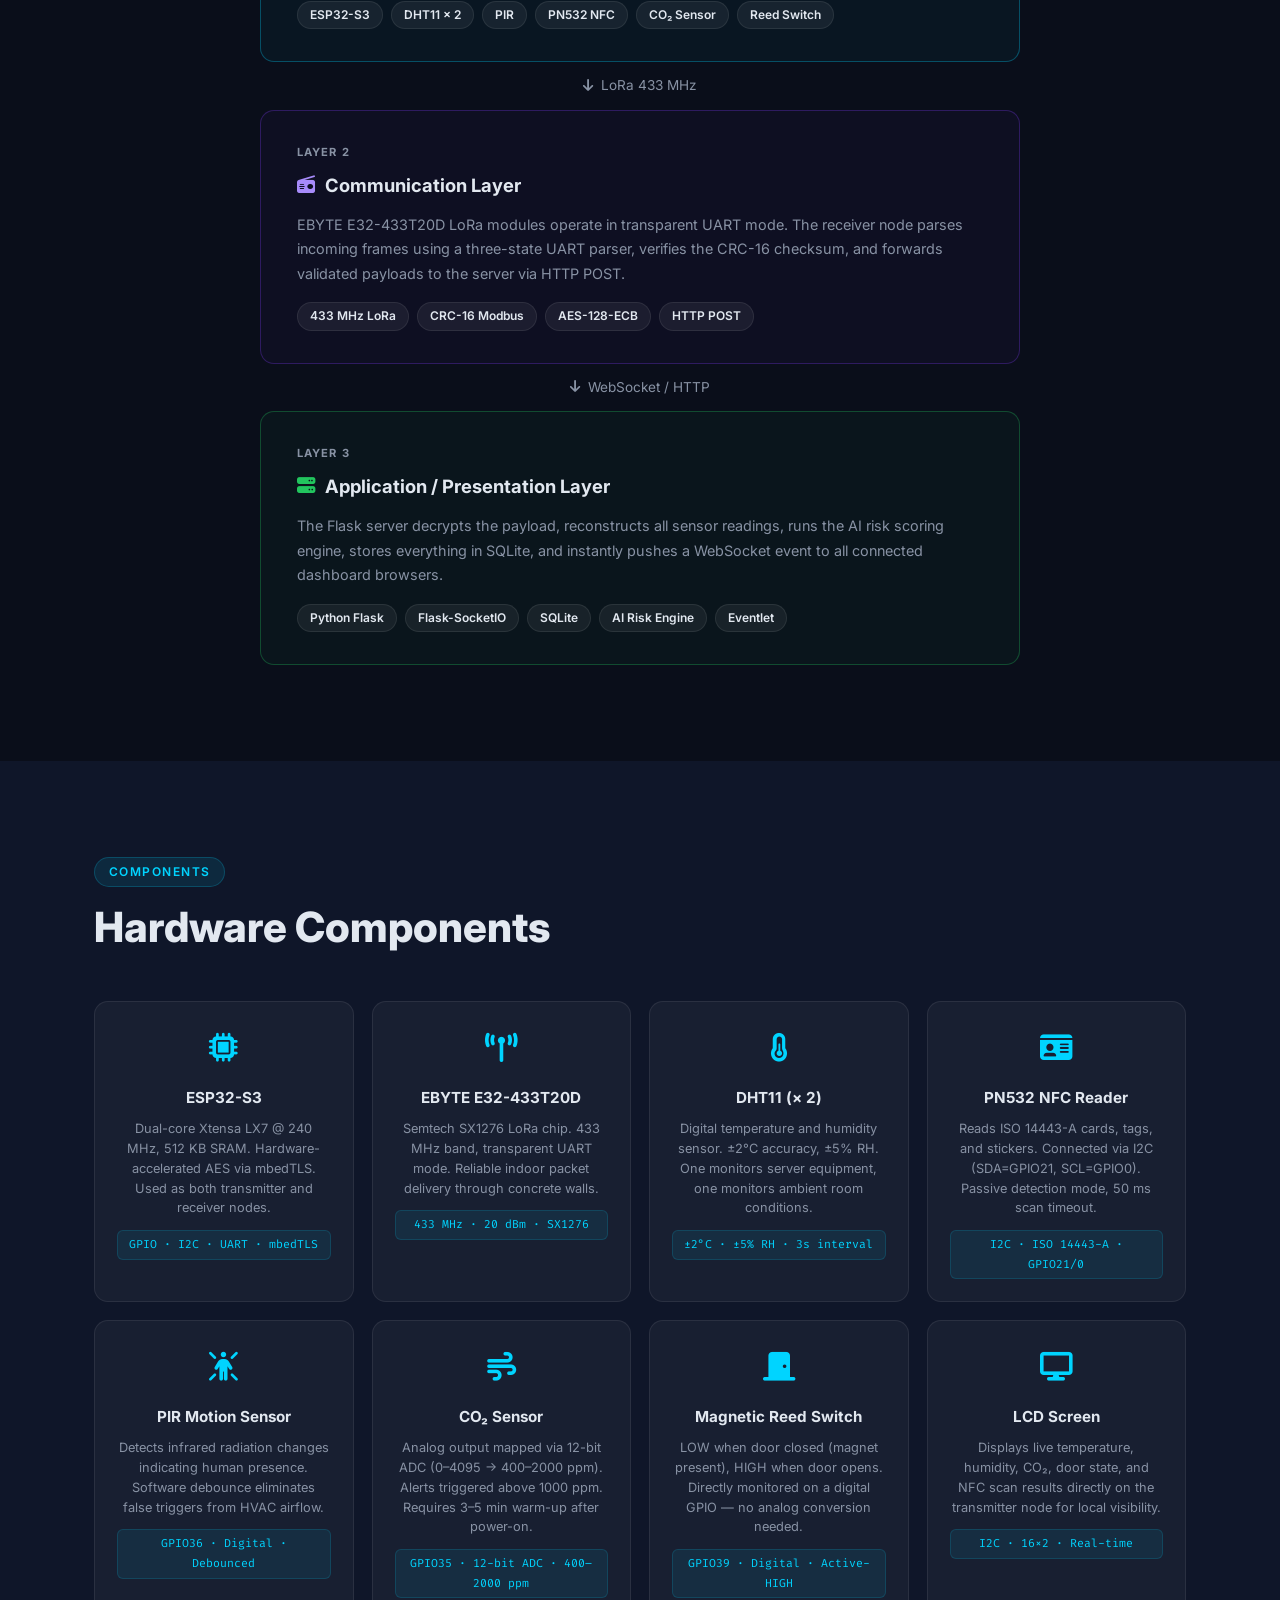
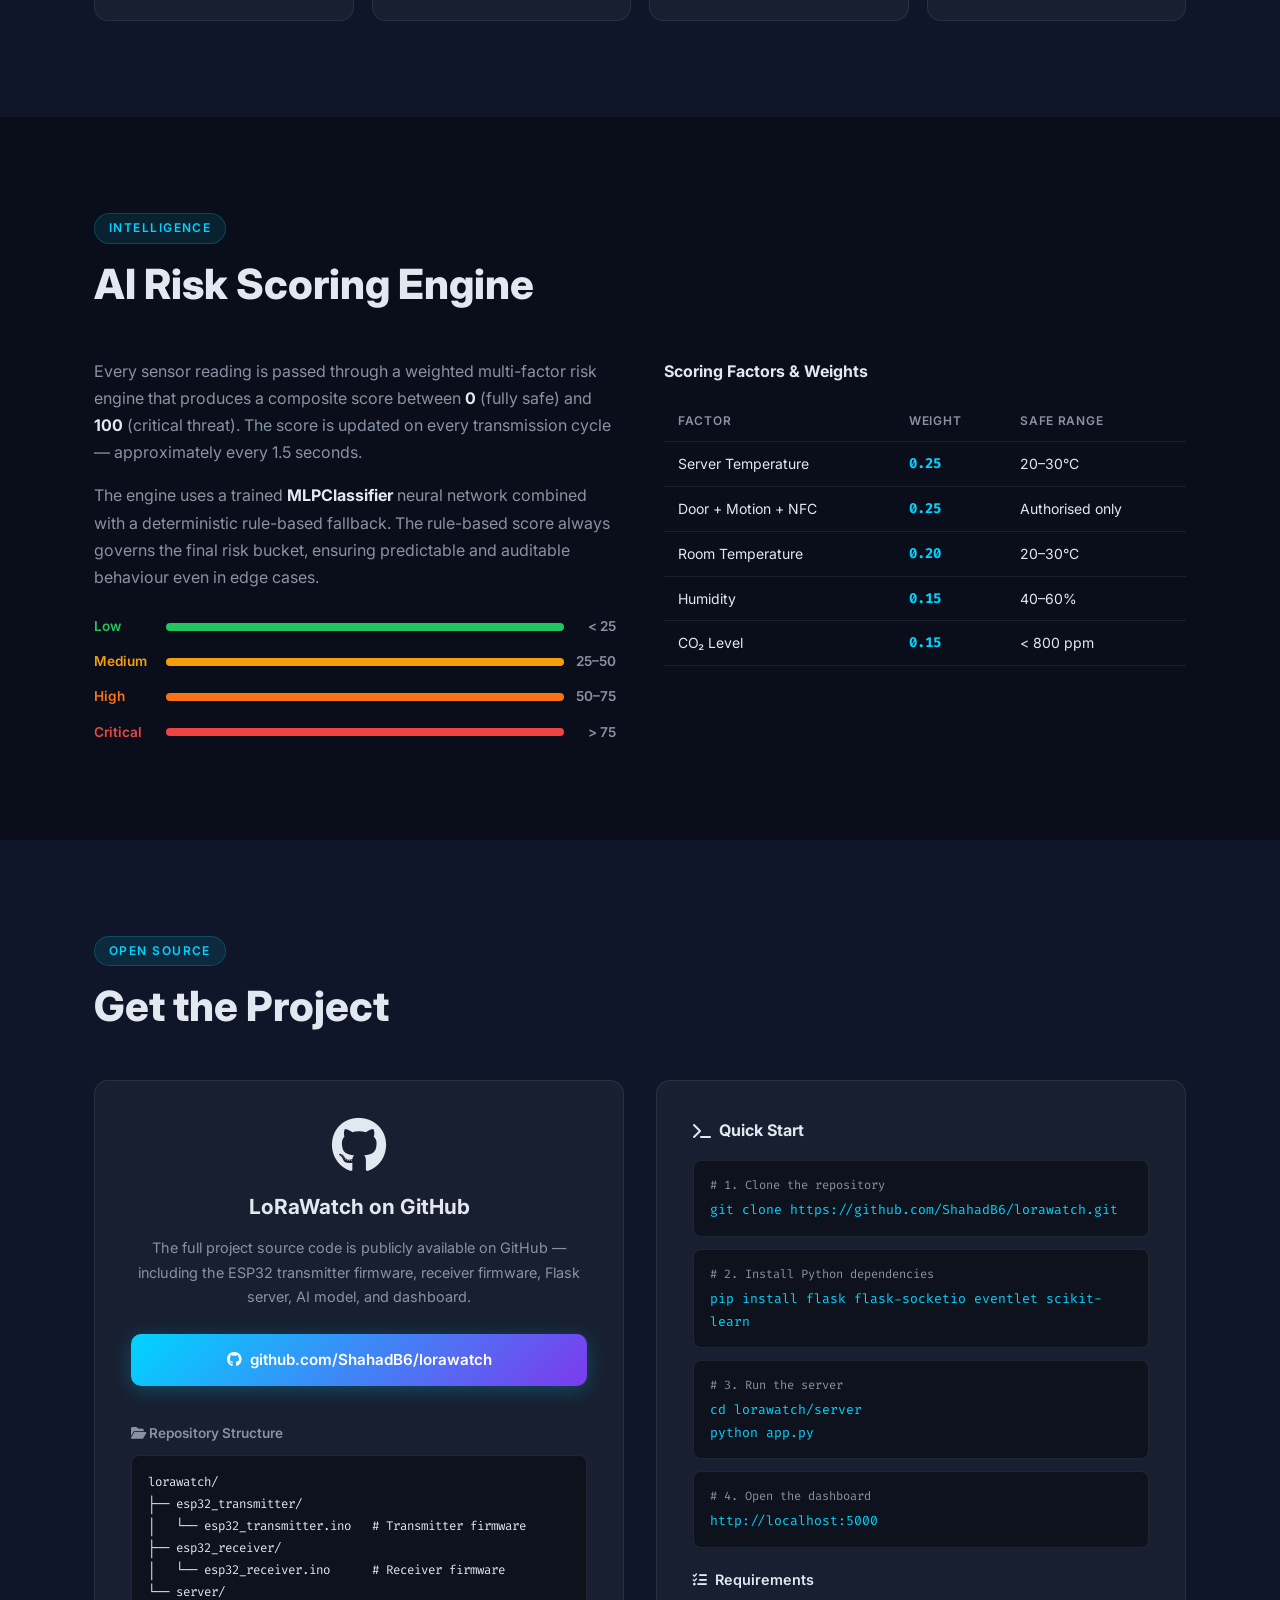
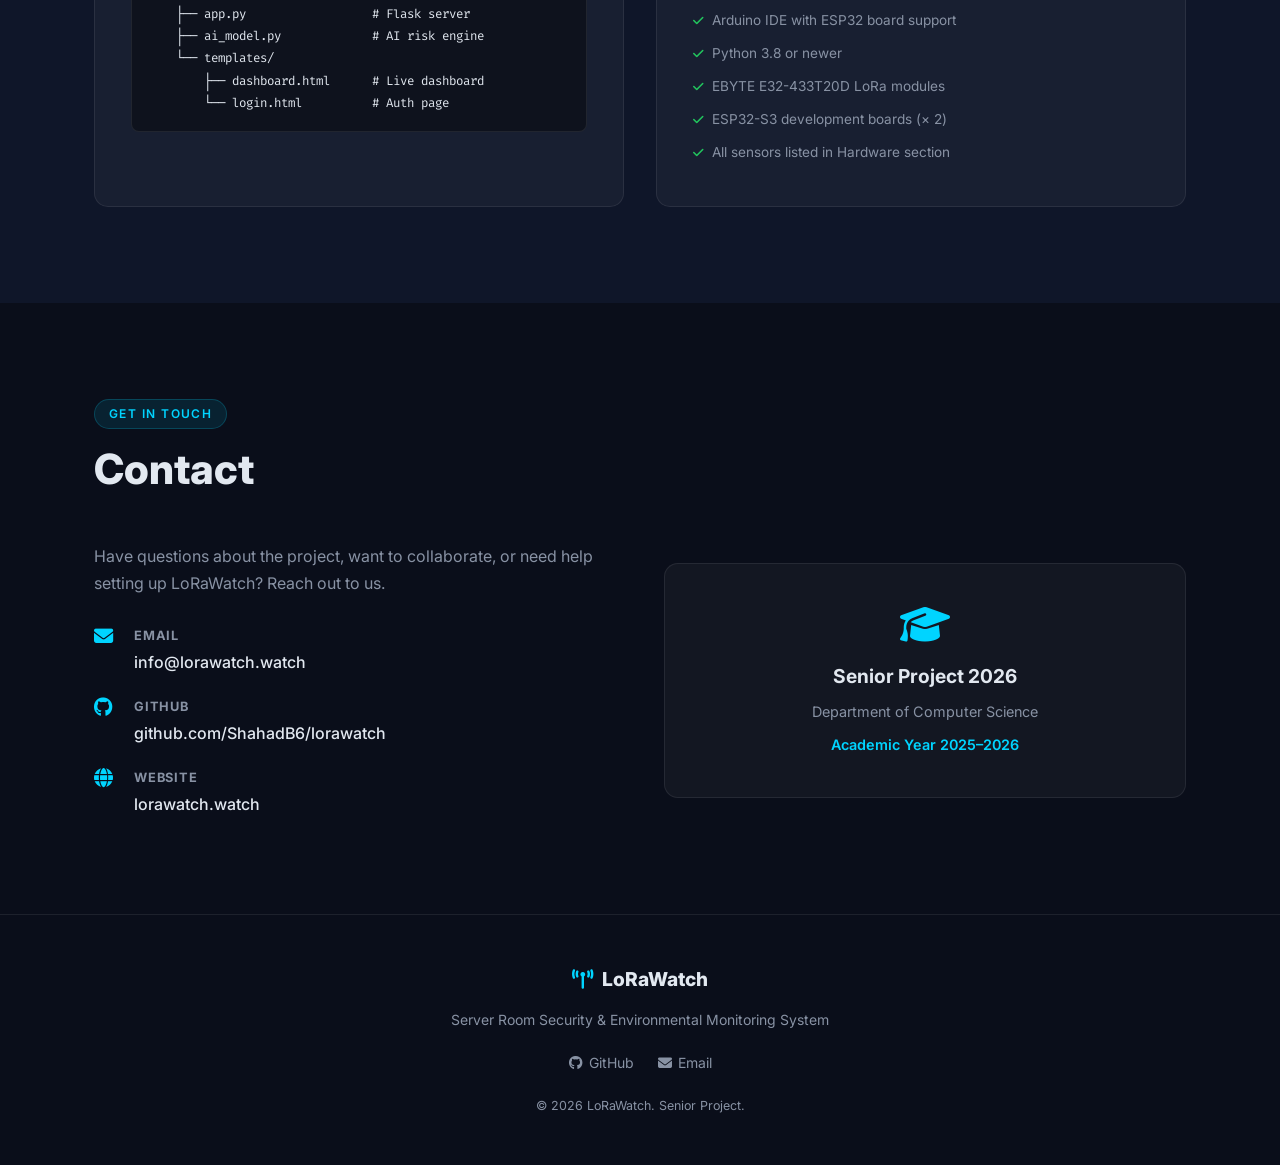
==== commit 598ab153: "Update domain and email to lorawatch.watch" ====
--- a/index.html
+++ b/index.html
@@ -382,7 +382,7 @@
               <i class="fa-solid fa-envelope"></i>
               <div>
                 <strong>Email</strong>
-                <a href="mailto:info@lorawatch.site">info@lorawatch.site</a>
+                <a href="mailto:info@lorawatch.watch">info@lorawatch.watch</a>
               </div>
             </div>
             <div class="contact-item">
@@ -396,7 +396,7 @@
               <i class="fa-solid fa-globe"></i>
               <div>
                 <strong>Website</strong>
-                <a href="https://lorawatch.site">lorawatch.site</a>
+                <a href="https://lorawatch.watch">lorawatch.watch</a>
               </div>
             </div>
           </div>
@@ -420,7 +420,7 @@
       <p>Server Room Security &amp; Environmental Monitoring System</p>
       <div class="footer-links">
         <a href="https://github.com/ShahadB6/lorawatch" target="_blank"><i class="fa-brands fa-github"></i> GitHub</a>
-        <a href="mailto:info@lorawatch.site"><i class="fa-solid fa-envelope"></i> Email</a>
+        <a href="mailto:info@lorawatch.watch"><i class="fa-solid fa-envelope"></i> Email</a>
       </div>
       <p class="footer-copy">&copy; 2026 LoRaWatch. Senior Project.</p>
     </div>
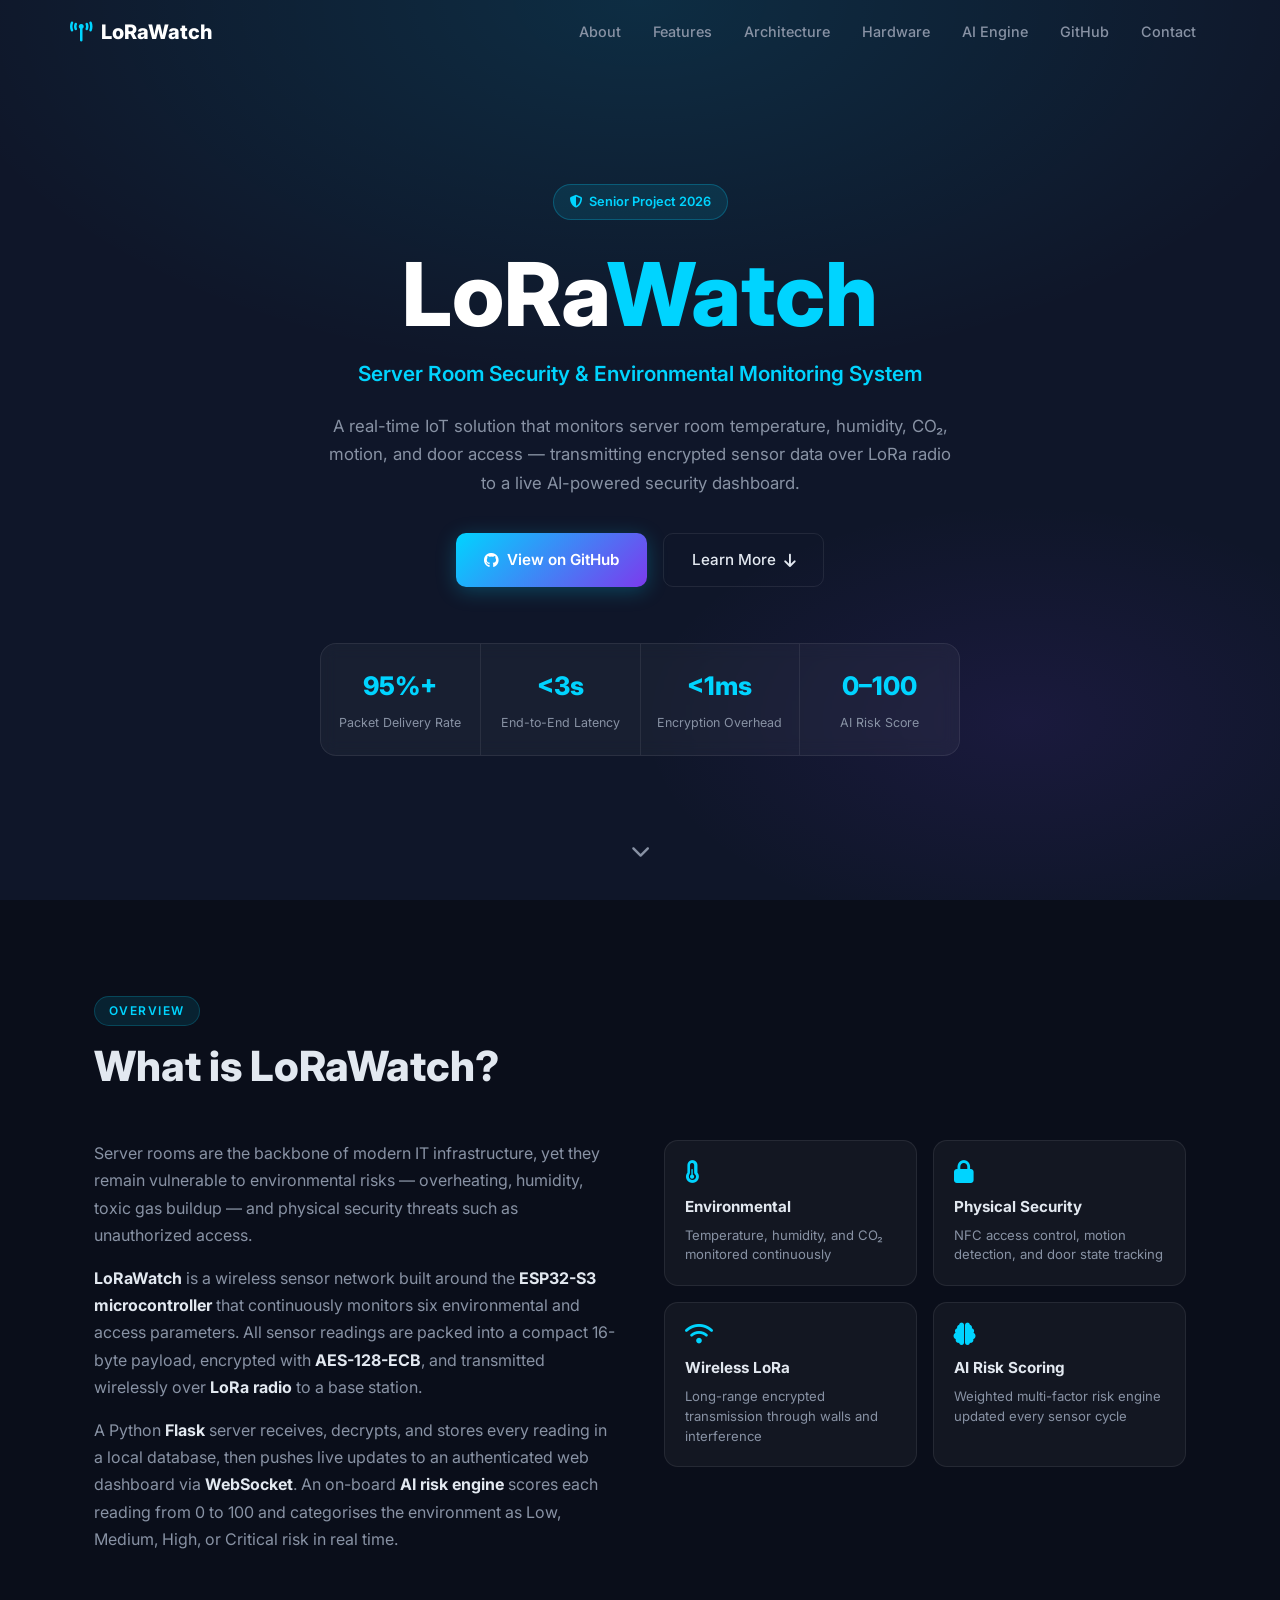
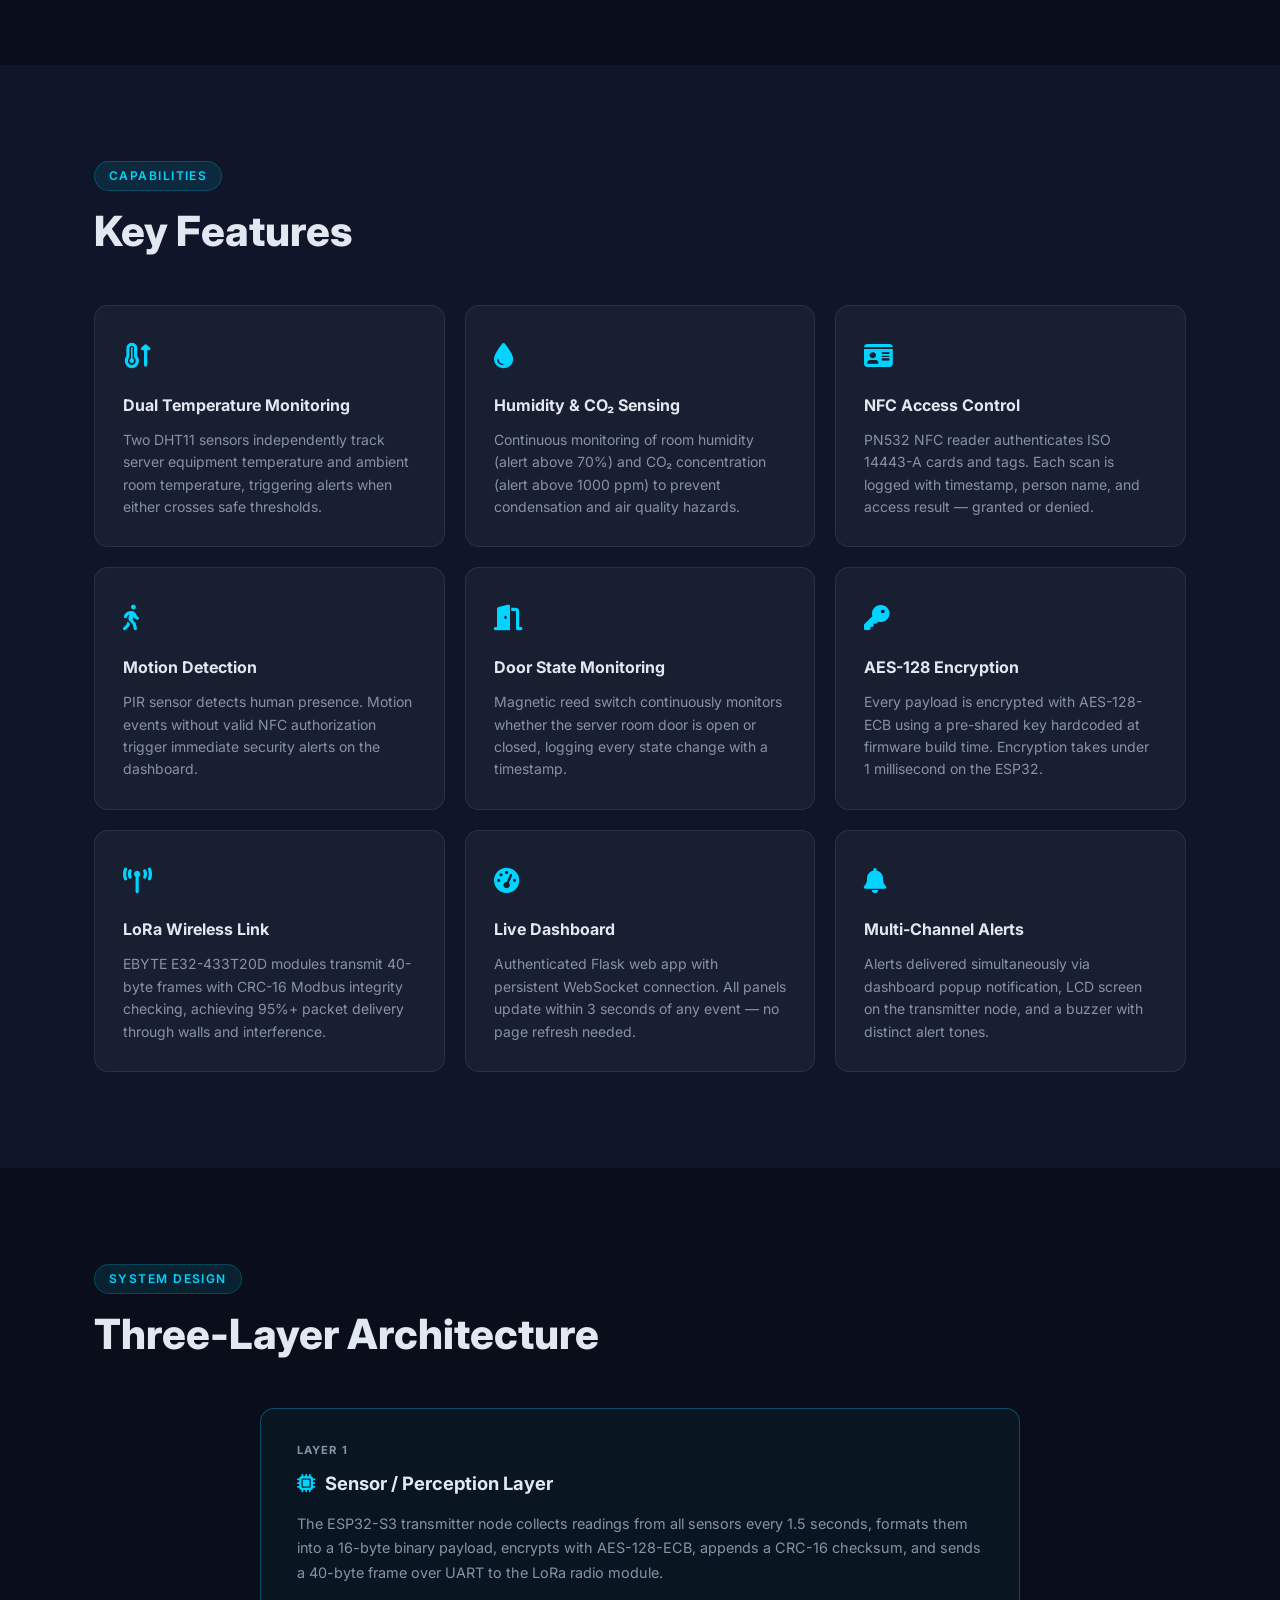
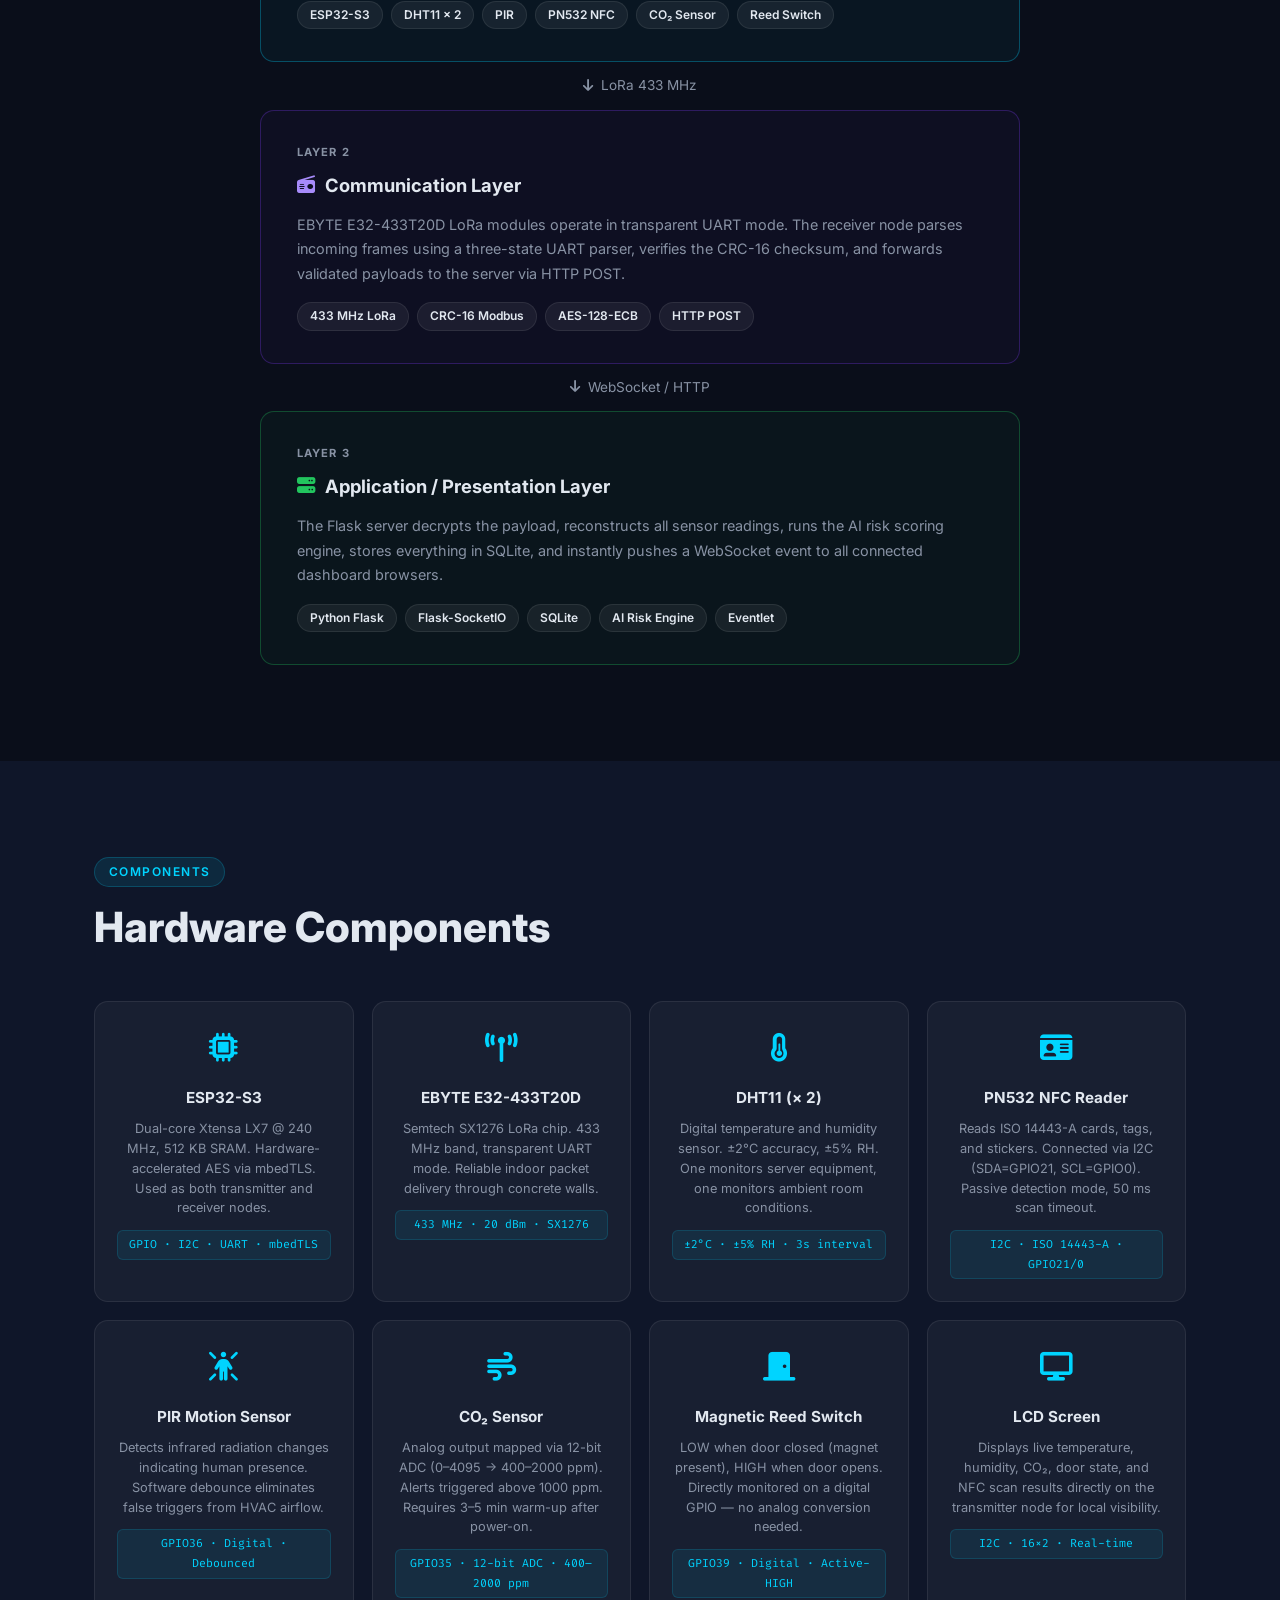
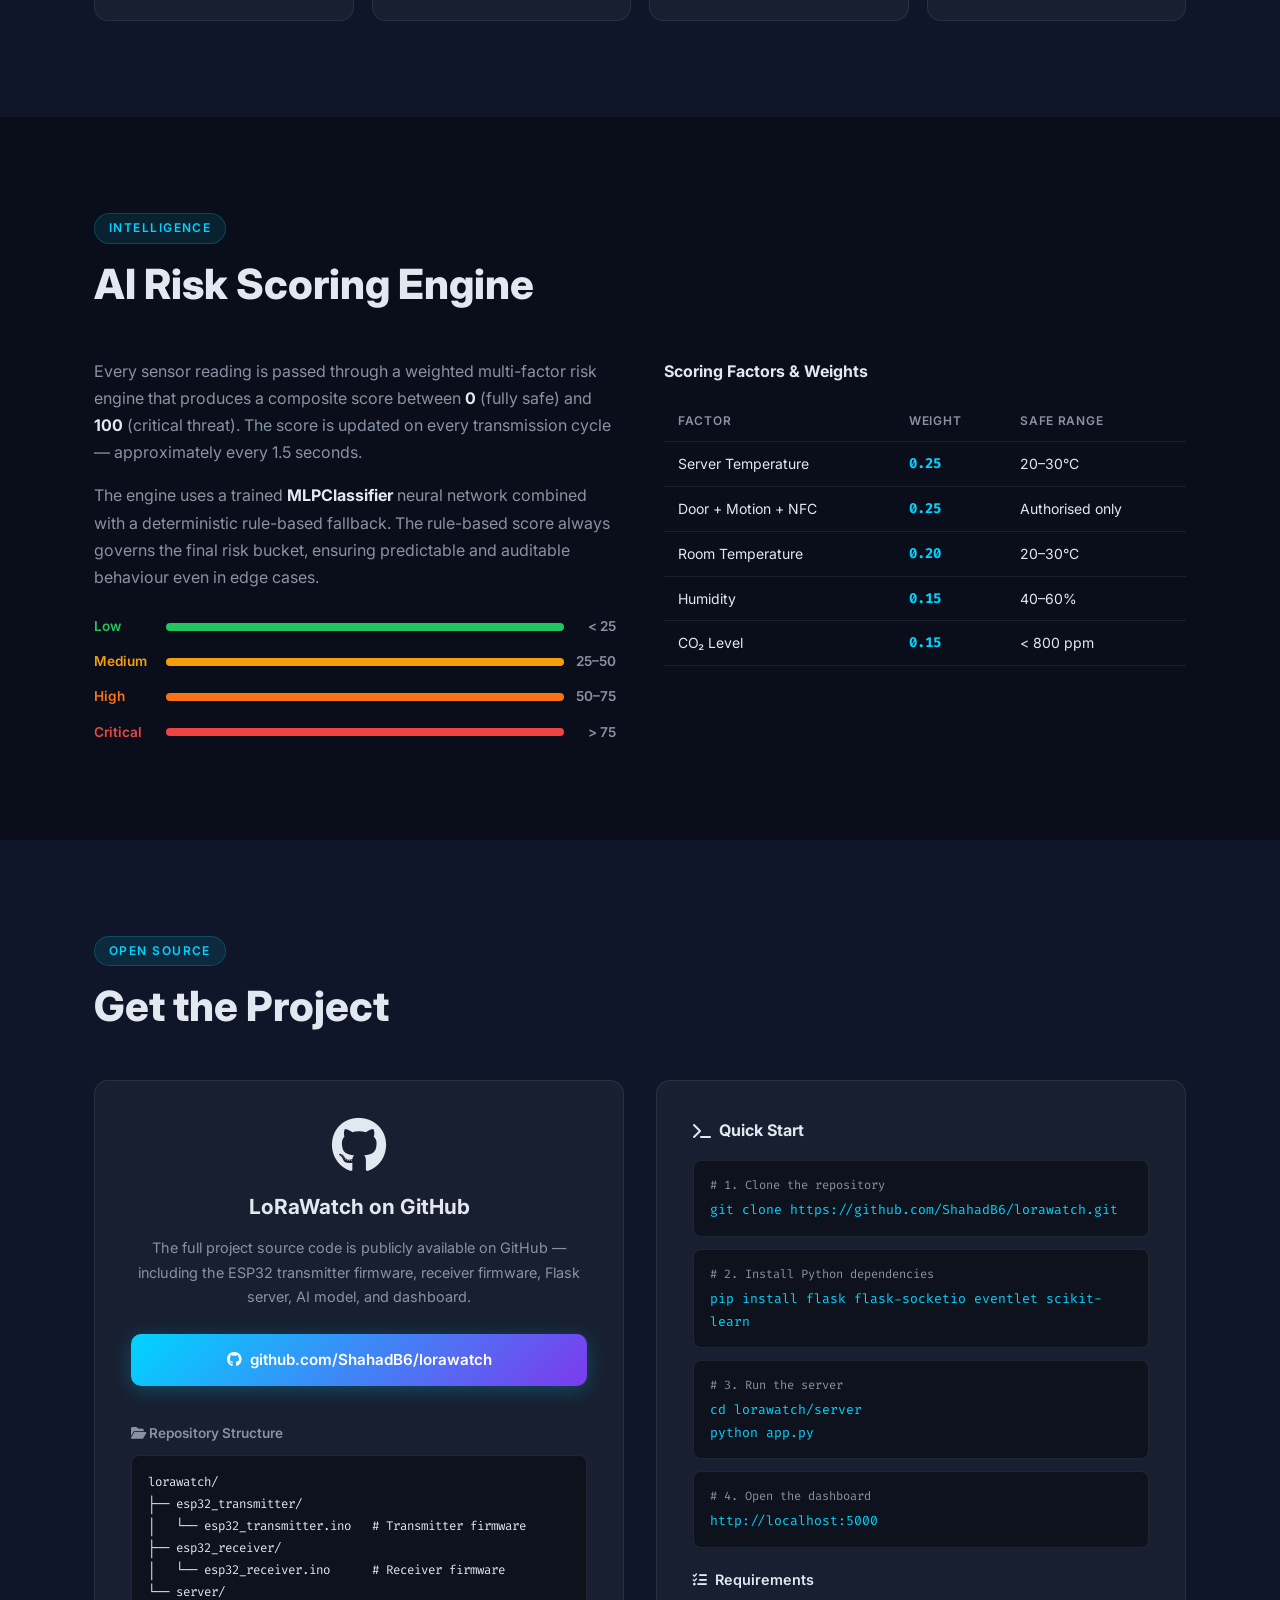
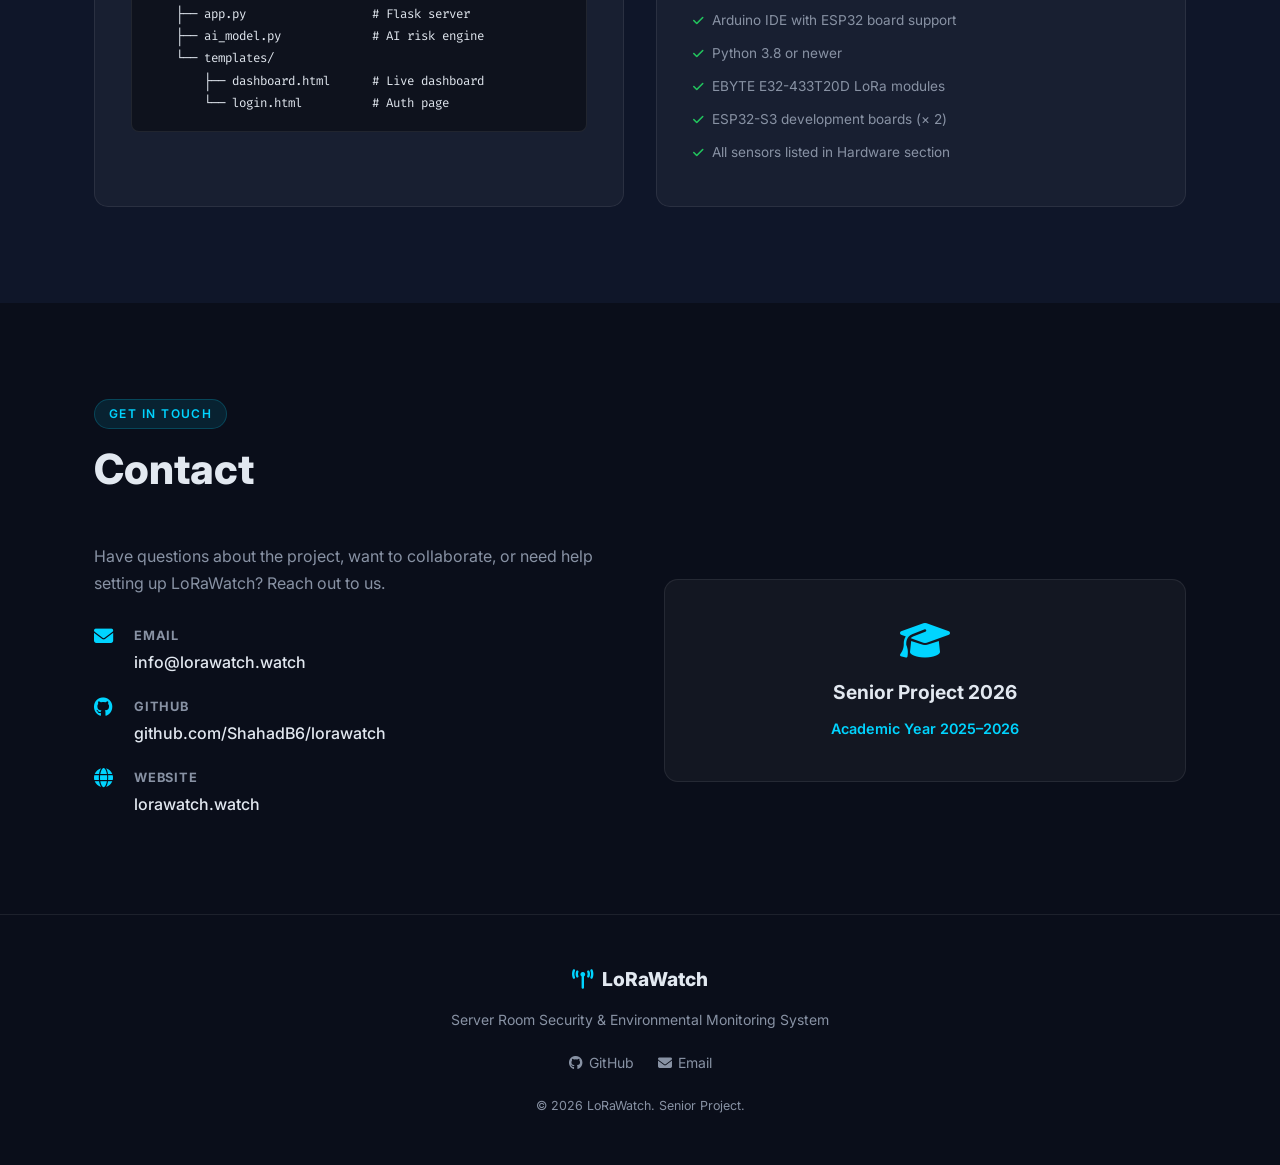
==== commit 6c90e128: "Remove unnecessary part" ====
--- a/index.html
+++ b/index.html
@@ -404,7 +404,6 @@
         <div class="contact-badge">
           <i class="fa-solid fa-graduation-cap"></i>
           <h3>Senior Project 2026</h3>
-          <p>Department of Computer Science</p>
           <p class="contact-year">Academic Year 2025–2026</p>
         </div>
       </div>
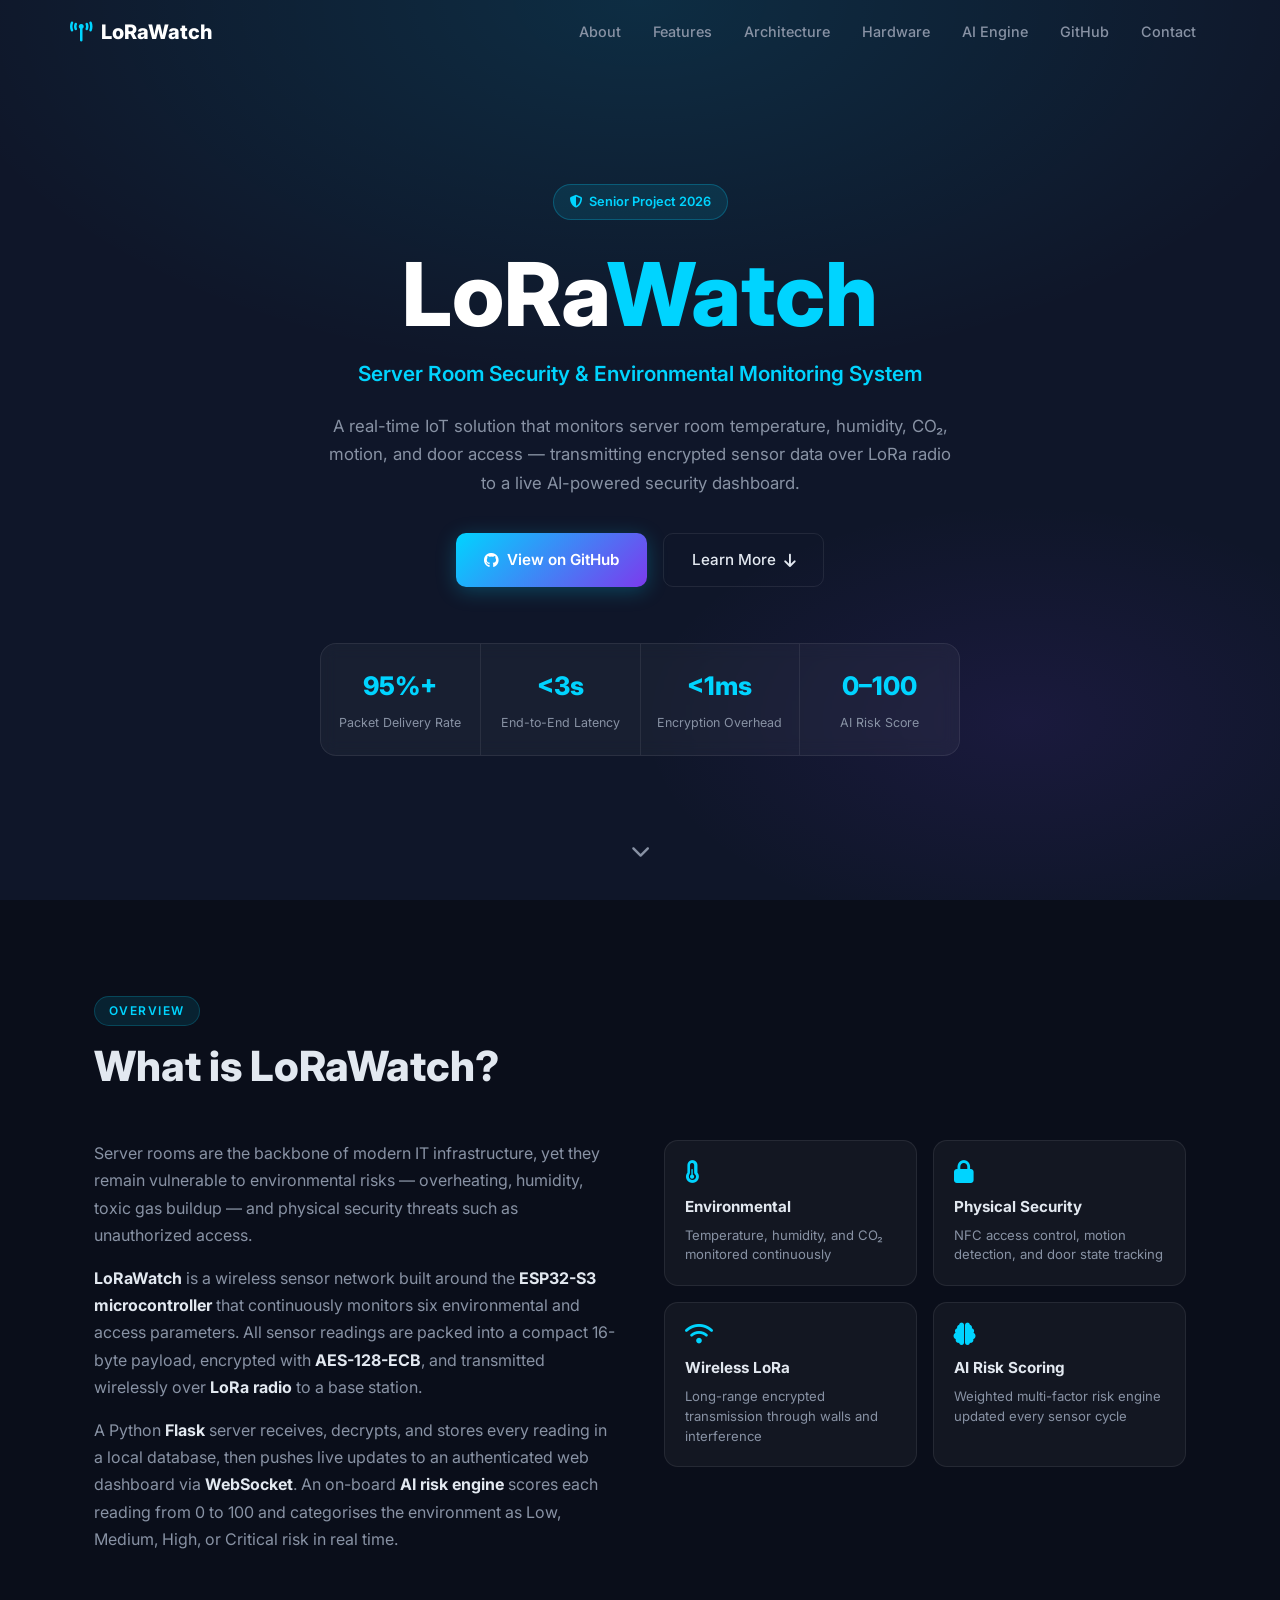
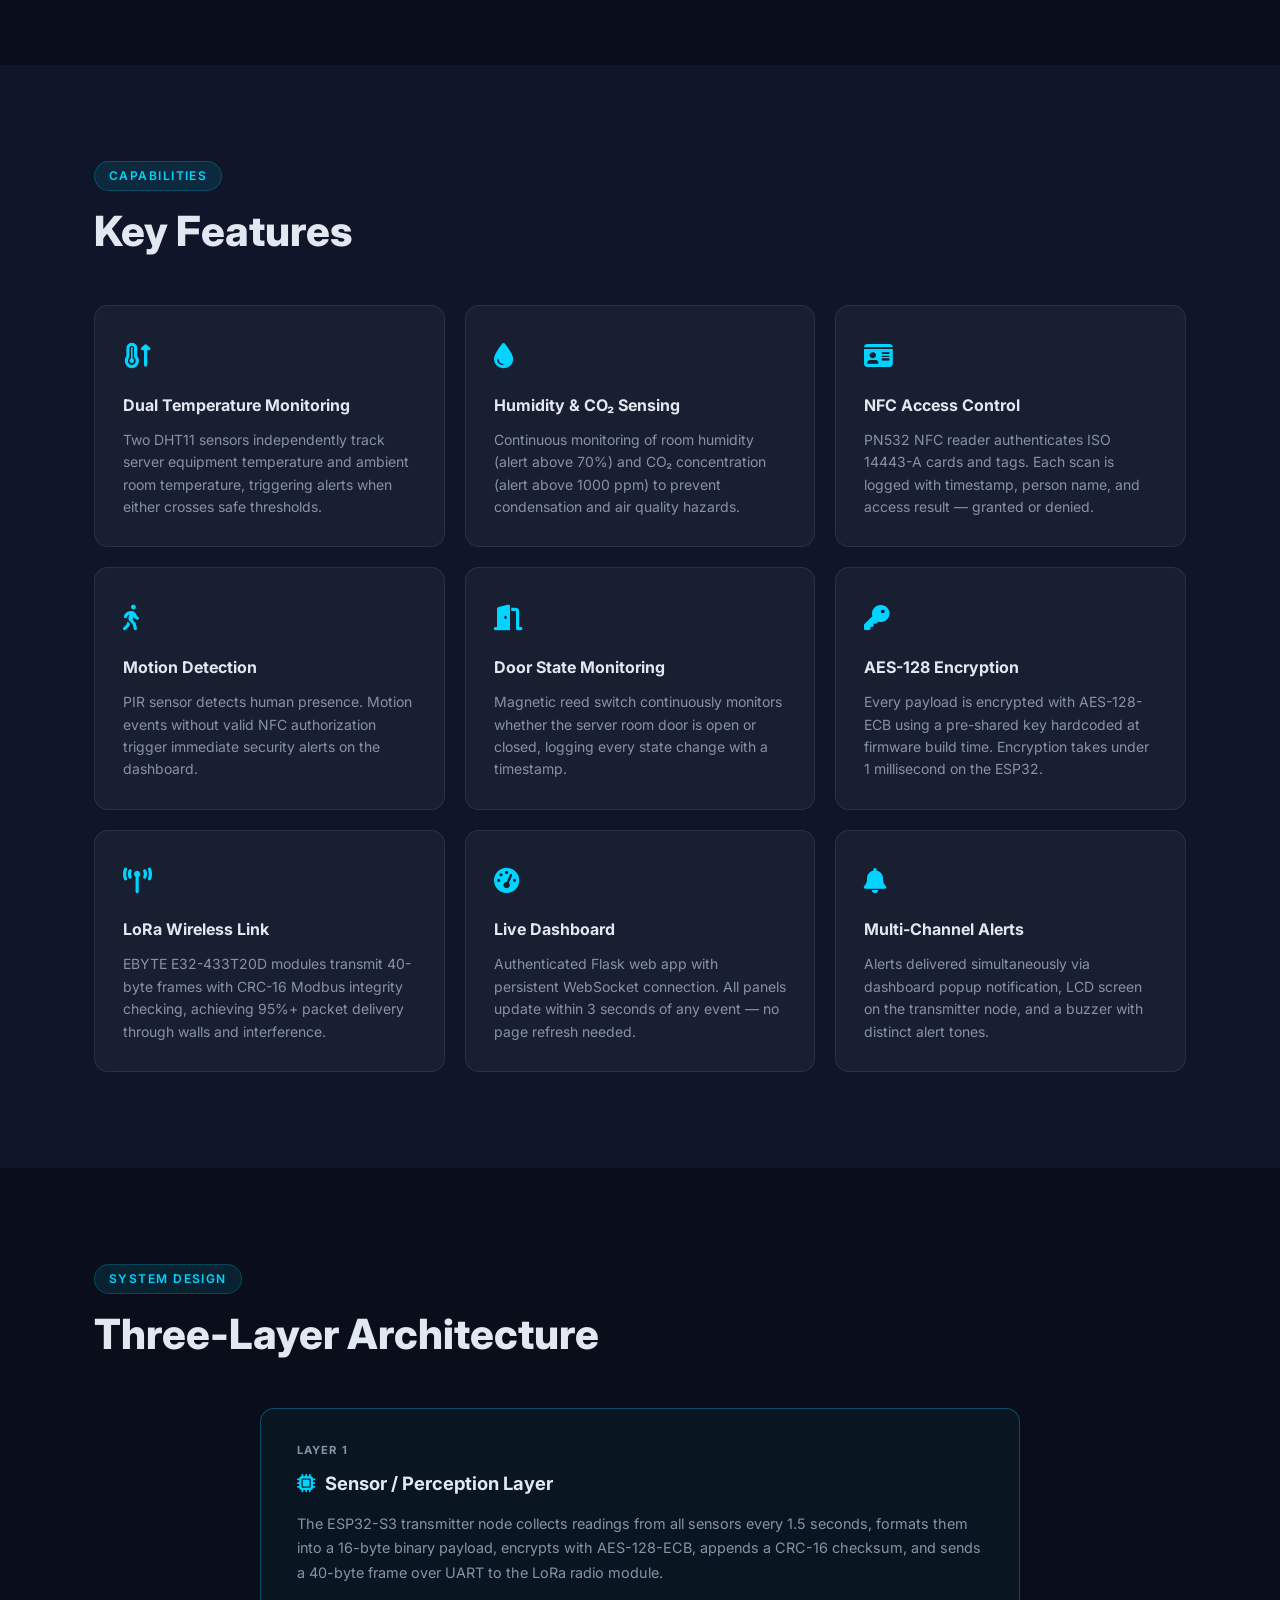
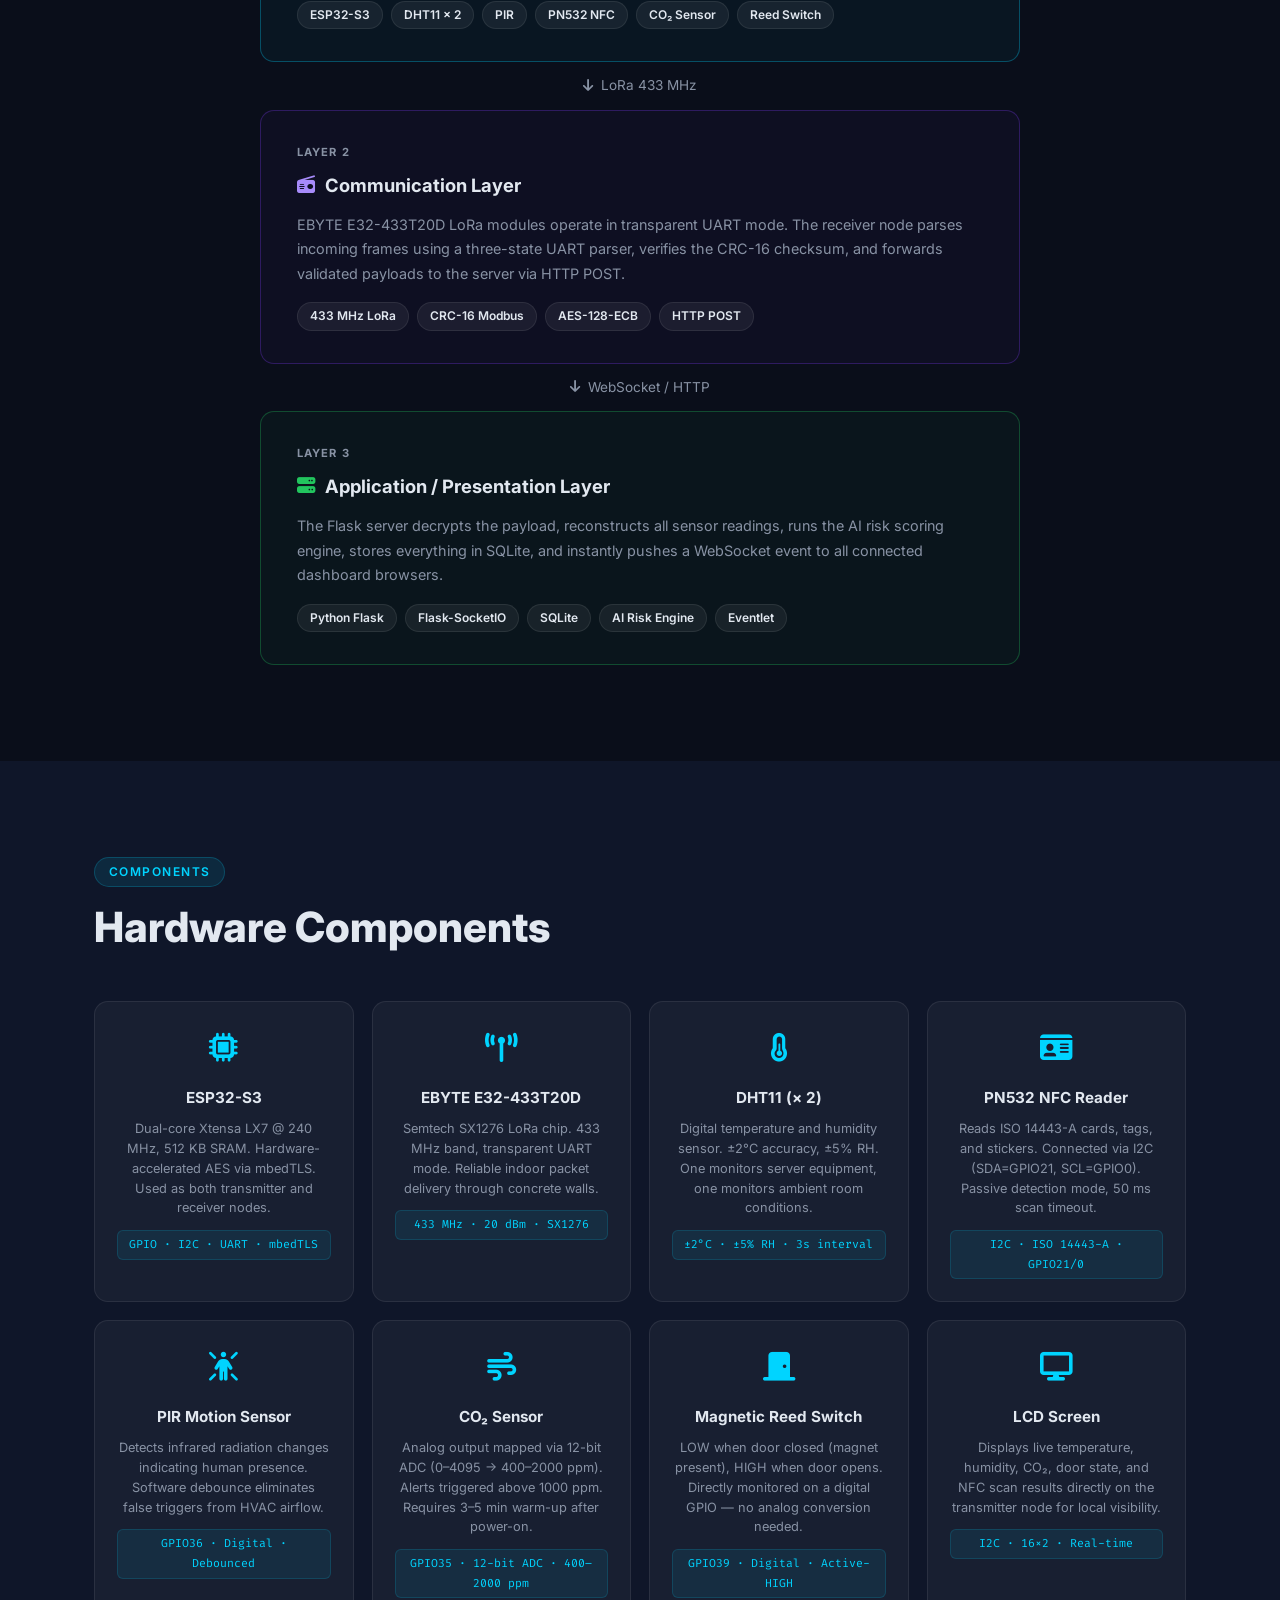
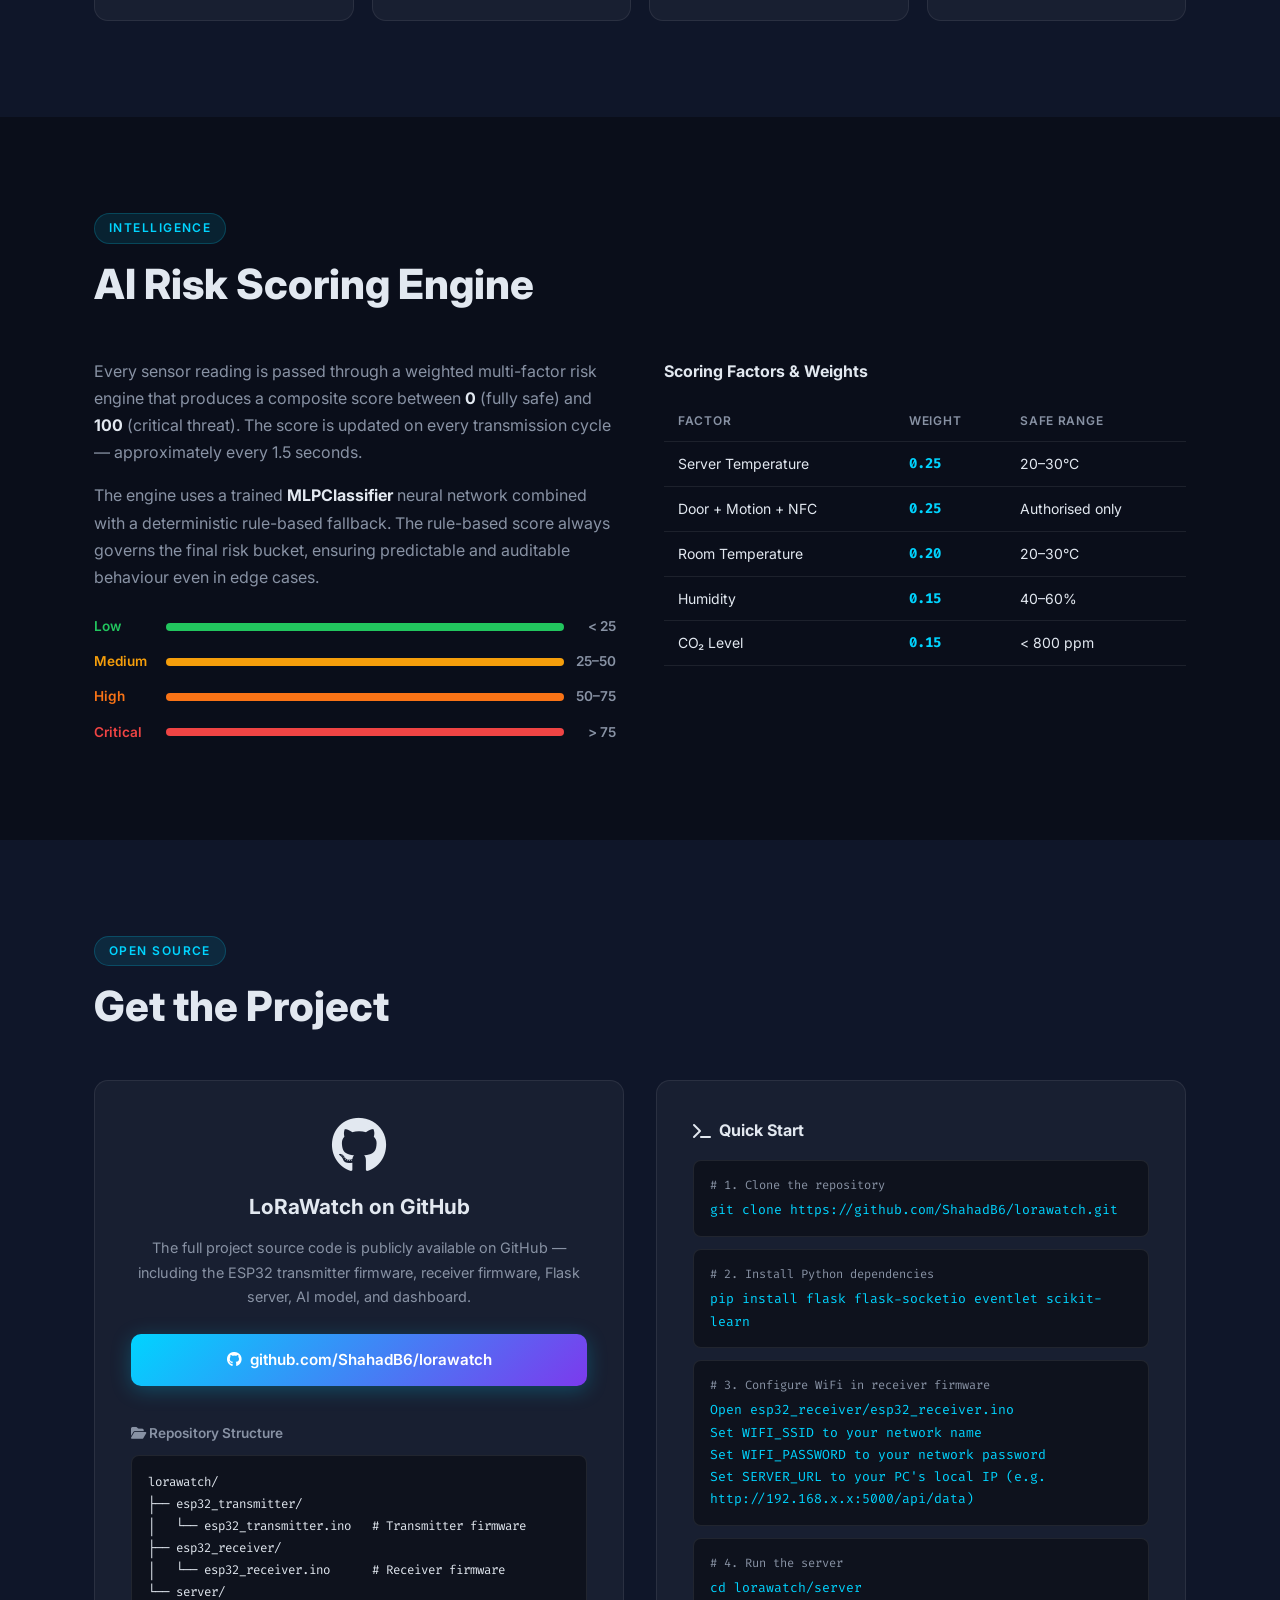
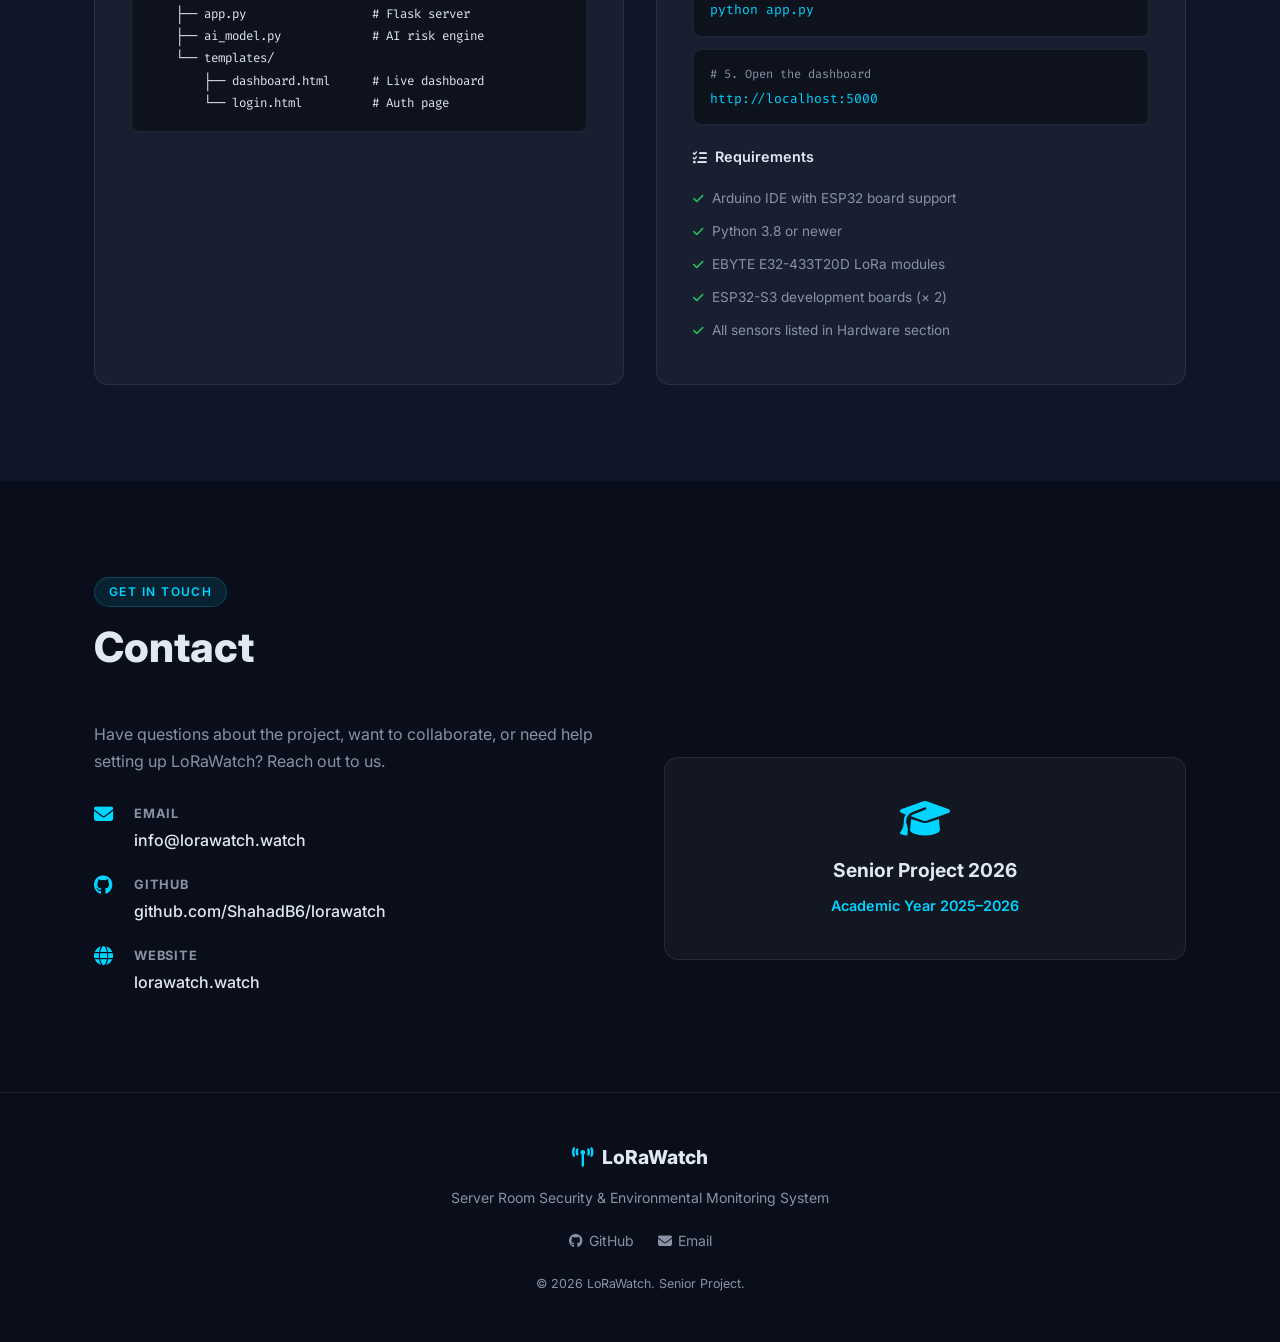
==== commit c390e6c5: "WiFi configuration in Quick start" ====
--- a/index.html
+++ b/index.html
@@ -1,4 +1,4 @@
-<!DOCTYPE html>
+﻿<!DOCTYPE html>
 <html lang="en">
 <head>
   <meta charset="UTF-8" />
@@ -10,7 +10,7 @@
 </head>
 <body>
 
-  <!-- ── NAV ── -->
+  
   <nav id="navbar">
     <div class="nav-inner">
       <a class="logo" href="#hero">
@@ -31,7 +31,7 @@
     </div>
   </nav>
 
-  <!-- ── HERO ── -->
+  
   <section id="hero">
     <div class="hero-bg"></div>
     <div class="hero-content">
@@ -57,7 +57,7 @@
     <div class="scroll-hint"><i class="fa-solid fa-chevron-down"></i></div>
   </section>
 
-  <!-- ── ABOUT ── -->
+  
   <section id="about">
     <div class="container">
       <div class="section-label">Overview</div>
@@ -111,7 +111,7 @@
     </div>
   </section>
 
-  <!-- ── FEATURES ── -->
+  
   <section id="features">
     <div class="container">
       <div class="section-label">Capabilities</div>
@@ -166,7 +166,7 @@
     </div>
   </section>
 
-  <!-- ── ARCHITECTURE ── -->
+  
   <section id="architecture">
     <div class="container">
       <div class="section-label">System Design</div>
@@ -205,7 +205,7 @@
     </div>
   </section>
 
-  <!-- ── HARDWARE ── -->
+  
   <section id="hardware">
     <div class="container">
       <div class="section-label">Components</div>
@@ -263,7 +263,7 @@
     </div>
   </section>
 
-  <!-- ── AI ENGINE ── -->
+  
   <section id="ai">
     <div class="container">
       <div class="section-label">Intelligence</div>
@@ -308,7 +308,7 @@
     </div>
   </section>
 
-  <!-- ── GITHUB ── -->
+  
   <section id="github">
     <div class="container">
       <div class="section-label">Open Source</div>
@@ -347,11 +347,20 @@
             <code>pip install flask flask-socketio eventlet scikit-learn</code>
           </div>
           <div class="code-block">
-            <p class="code-comment"># 3. Run the server</p>
+            <p class="code-comment"># 3. Configure WiFi in receiver firmware</p>
+            <code>
+              Open esp32_receiver/esp32_receiver.ino<br/>
+              Set WIFI_SSID to your network name<br/>
+              Set WIFI_PASSWORD to your network password<br/>
+              Set SERVER_URL to your PC's local IP (e.g. http://192.168.x.x:5000/api/data)
+            </code>
+          </div>
+          <div class="code-block">
+            <p class="code-comment"># 4. Run the server</p>
             <code>cd lorawatch/server<br/>python app.py</code>
           </div>
           <div class="code-block">
-            <p class="code-comment"># 4. Open the dashboard</p>
+            <p class="code-comment"># 5. Open the dashboard</p>
             <code>http://localhost:5000</code>
           </div>
           <div class="requirements">
@@ -369,7 +378,7 @@
     </div>
   </section>
 
-  <!-- ── CONTACT ── -->
+  
   <section id="contact">
     <div class="container">
       <div class="section-label">Get in Touch</div>
@@ -410,7 +419,7 @@
     </div>
   </section>
 
-  <!-- ── FOOTER ── -->
+  
   <footer>
     <div class="container footer-inner">
       <div class="footer-logo">
@@ -426,24 +435,21 @@
   </footer>
 
   <script>
-    // Navbar scroll effect
+
     window.addEventListener('scroll', () => {
       document.getElementById('navbar').classList.toggle('scrolled', window.scrollY > 50);
     });
 
-    // Hamburger menu
     document.getElementById('hamburger').addEventListener('click', () => {
       document.querySelector('.nav-links').classList.toggle('open');
     });
 
-    // Close menu on link click
     document.querySelectorAll('.nav-links a').forEach(link => {
       link.addEventListener('click', () => {
         document.querySelector('.nav-links').classList.remove('open');
       });
     });
 
-    // Smooth reveal on scroll
     const observer = new IntersectionObserver((entries) => {
       entries.forEach(e => { if (e.isIntersecting) e.target.classList.add('visible'); });
     }, { threshold: 0.1 });
--- a/style.css
+++ b/style.css
@@ -1,4 +1,4 @@
-/* ── Reset & Base ── */
+﻿
 *, *::before, *::after { box-sizing: border-box; margin: 0; padding: 0; }
 
 :root {
@@ -35,11 +35,9 @@
 
 .container { max-width: 1140px; margin: 0 auto; padding: 0 24px; }
 
-/* ── Scroll animations ── */
 .fade-in { opacity: 0; transform: translateY(28px); transition: opacity .6s ease, transform .6s ease; }
 .fade-in.visible { opacity: 1; transform: none; }
 
-/* ── Section shared ── */
 section { padding: 96px 0; }
 section:nth-child(even) { background: var(--bg2); }
 
@@ -64,7 +62,6 @@
   line-height: 1.2;
 }
 
-/* ── Buttons ── */
 .btn-primary {
   display: inline-flex;
   align-items: center;
@@ -94,7 +91,6 @@
 }
 .btn-outline:hover { border-color: var(--accent); background: rgba(0,212,255,.06); opacity: 1; }
 
-/* ── NAVBAR ── */
 #navbar {
   position: fixed; top: 0; left: 0; right: 0; z-index: 100;
   transition: background .3s, box-shadow .3s;
@@ -130,7 +126,6 @@
 }
 .hamburger span { display: block; width: 22px; height: 2px; background: var(--text); border-radius: 2px; transition: .3s; }
 
-/* ── HERO ── */
 #hero {
   min-height: 100vh;
   display: flex; align-items: center; justify-content: center;
@@ -202,7 +197,6 @@
 }
 @keyframes bounce { 0%,100%{transform:translateX(-50%) translateY(0)} 50%{transform:translateX(-50%) translateY(8px)} }
 
-/* ── ABOUT ── */
 .about-grid { display: grid; grid-template-columns: 1fr 1fr; gap: 48px; align-items: start; }
 .about-text p { color: var(--muted); margin-bottom: 16px; }
 .about-text strong { color: var(--text); }
@@ -220,7 +214,6 @@
 .mini-card h4 { font-size: .95rem; font-weight: 700; margin-bottom: 6px; }
 .mini-card p { font-size: .82rem; color: var(--muted); line-height: 1.5; }
 
-/* ── FEATURES ── */
 .features-grid { display: grid; grid-template-columns: repeat(3, 1fr); gap: 20px; }
 .feature-card {
   background: var(--card-bg);
@@ -234,7 +227,6 @@
 .feature-card h3 { font-size: 1rem; font-weight: 700; margin-bottom: 10px; }
 .feature-card p { font-size: .875rem; color: var(--muted); line-height: 1.6; }
 
-/* ── ARCHITECTURE ── */
 .arch-wrapper { display: flex; flex-direction: column; align-items: center; gap: 0; }
 .arch-layer {
   width: 100%; max-width: 760px;
@@ -270,7 +262,6 @@
 }
 .arch-arrow i { animation: bounce 1.6s infinite; }
 
-/* ── HARDWARE ── */
 .hw-grid { display: grid; grid-template-columns: repeat(4, 1fr); gap: 18px; }
 .hw-card {
   background: var(--card-bg);
@@ -292,7 +283,6 @@
   border-radius: 6px; padding: 4px 8px;
 }
 
-/* ── AI ENGINE ── */
 .ai-wrapper { display: grid; grid-template-columns: 1fr 1fr; gap: 48px; align-items: start; }
 .ai-text p { color: var(--muted); margin-bottom: 16px; }
 .ai-text strong { color: var(--text); }
@@ -322,7 +312,6 @@
 .factor-table td:nth-child(2) { color: var(--accent); font-weight: 700; font-family: 'Fira Code', monospace; }
 .ai-factors h4 { margin-bottom: 16px; font-size: 1rem; font-weight: 700; }
 
-/* ── GITHUB ── */
 #github { background: var(--bg2); }
 .github-wrapper { display: grid; grid-template-columns: 1fr 1fr; gap: 32px; }
 .github-card, .clone-card {
@@ -373,7 +362,6 @@
 .requirements li { font-size: .85rem; color: var(--muted); padding: 5px 0; display: flex; align-items: center; gap: 8px; }
 .requirements li i { color: var(--green); font-size: .75rem; }
 
-/* ── CONTACT ── */
 .contact-wrapper { display: grid; grid-template-columns: 1fr 1fr; gap: 48px; align-items: center; }
 .contact-info p { color: var(--muted); margin-bottom: 28px; }
 .contact-items { display: flex; flex-direction: column; gap: 20px; }
@@ -394,7 +382,6 @@
 .contact-badge p { color: var(--muted); font-size: .9rem; }
 .contact-year { margin-top: 8px; color: var(--accent) !important; font-weight: 600; }
 
-/* ── FOOTER ── */
 footer {
   background: var(--bg);
   border-top: 1px solid var(--border);
@@ -410,7 +397,6 @@
 .footer-links a:hover { color: var(--accent); }
 .footer-copy { font-size: .78rem !important; }
 
-/* ── RESPONSIVE ── */
 @media (max-width: 900px) {
   .about-grid, .ai-wrapper, .contact-wrapper { grid-template-columns: 1fr; }
   .features-grid { grid-template-columns: repeat(2, 1fr); }
